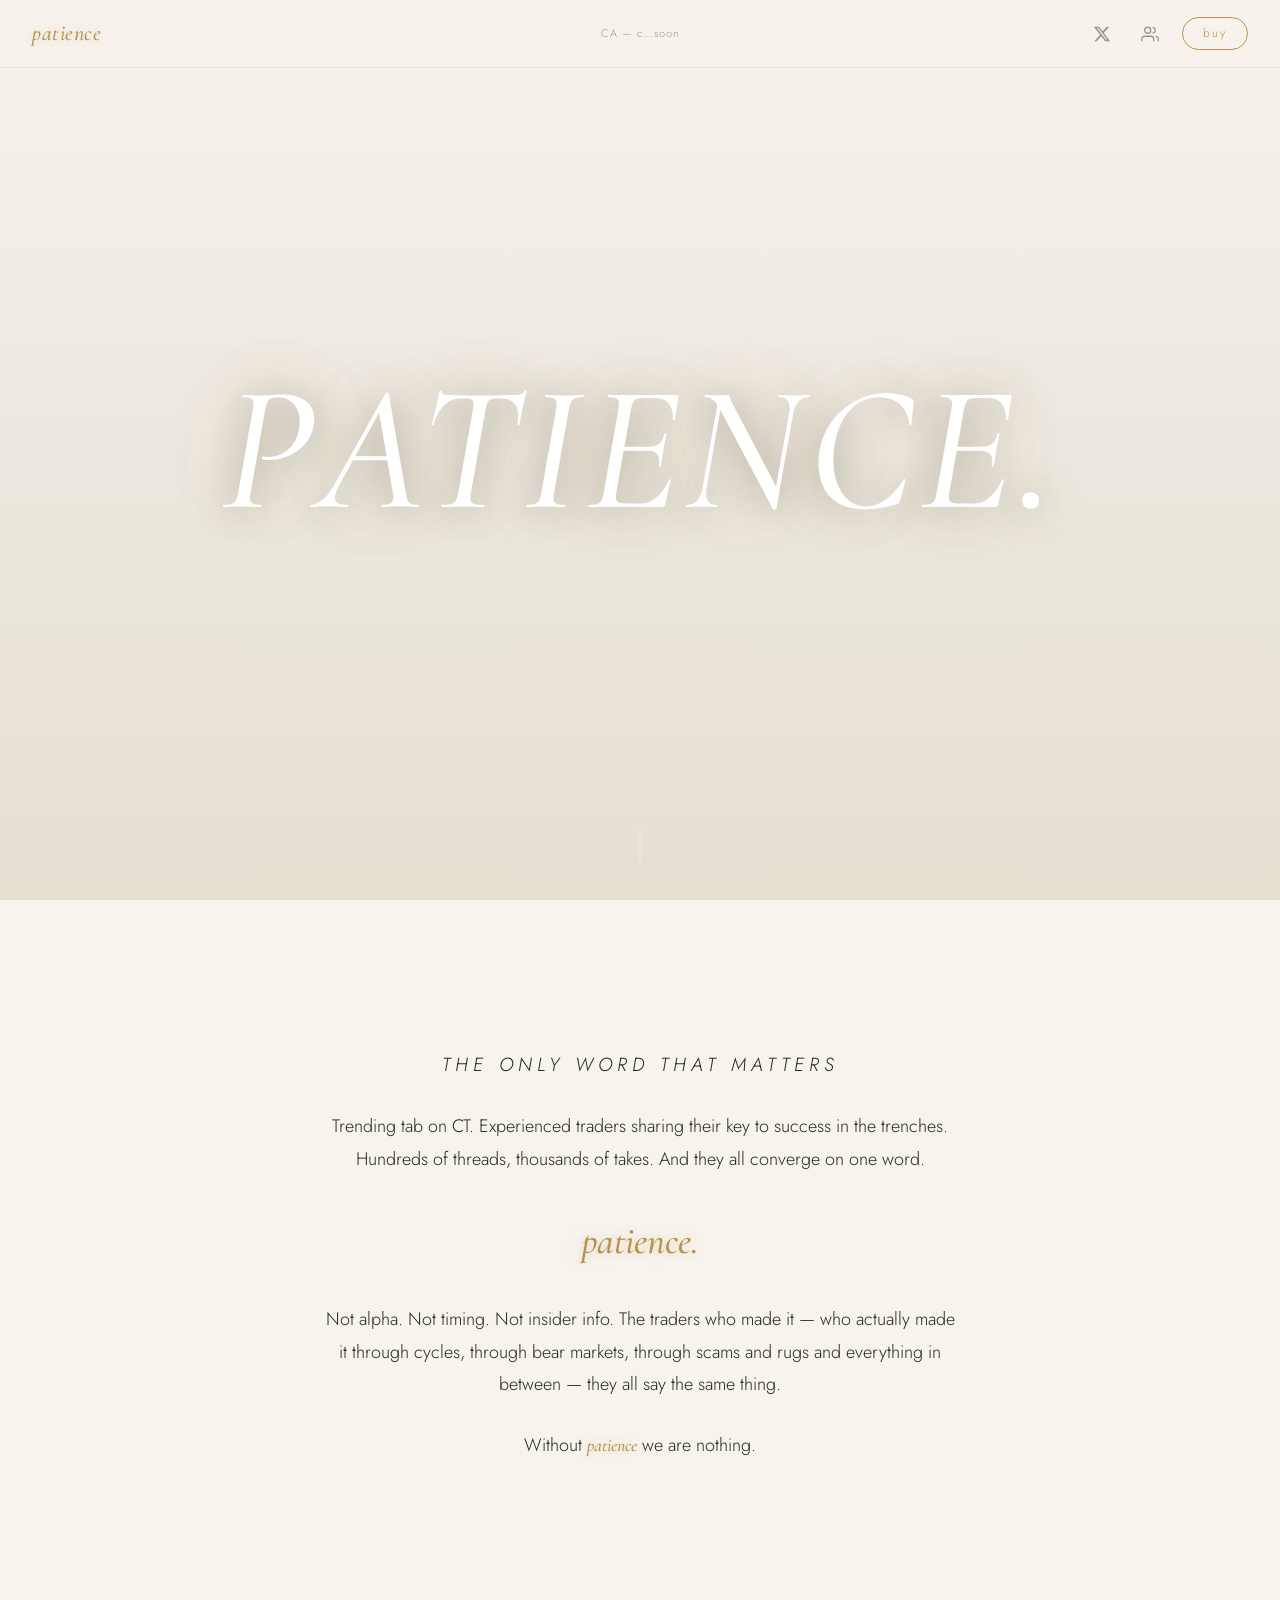
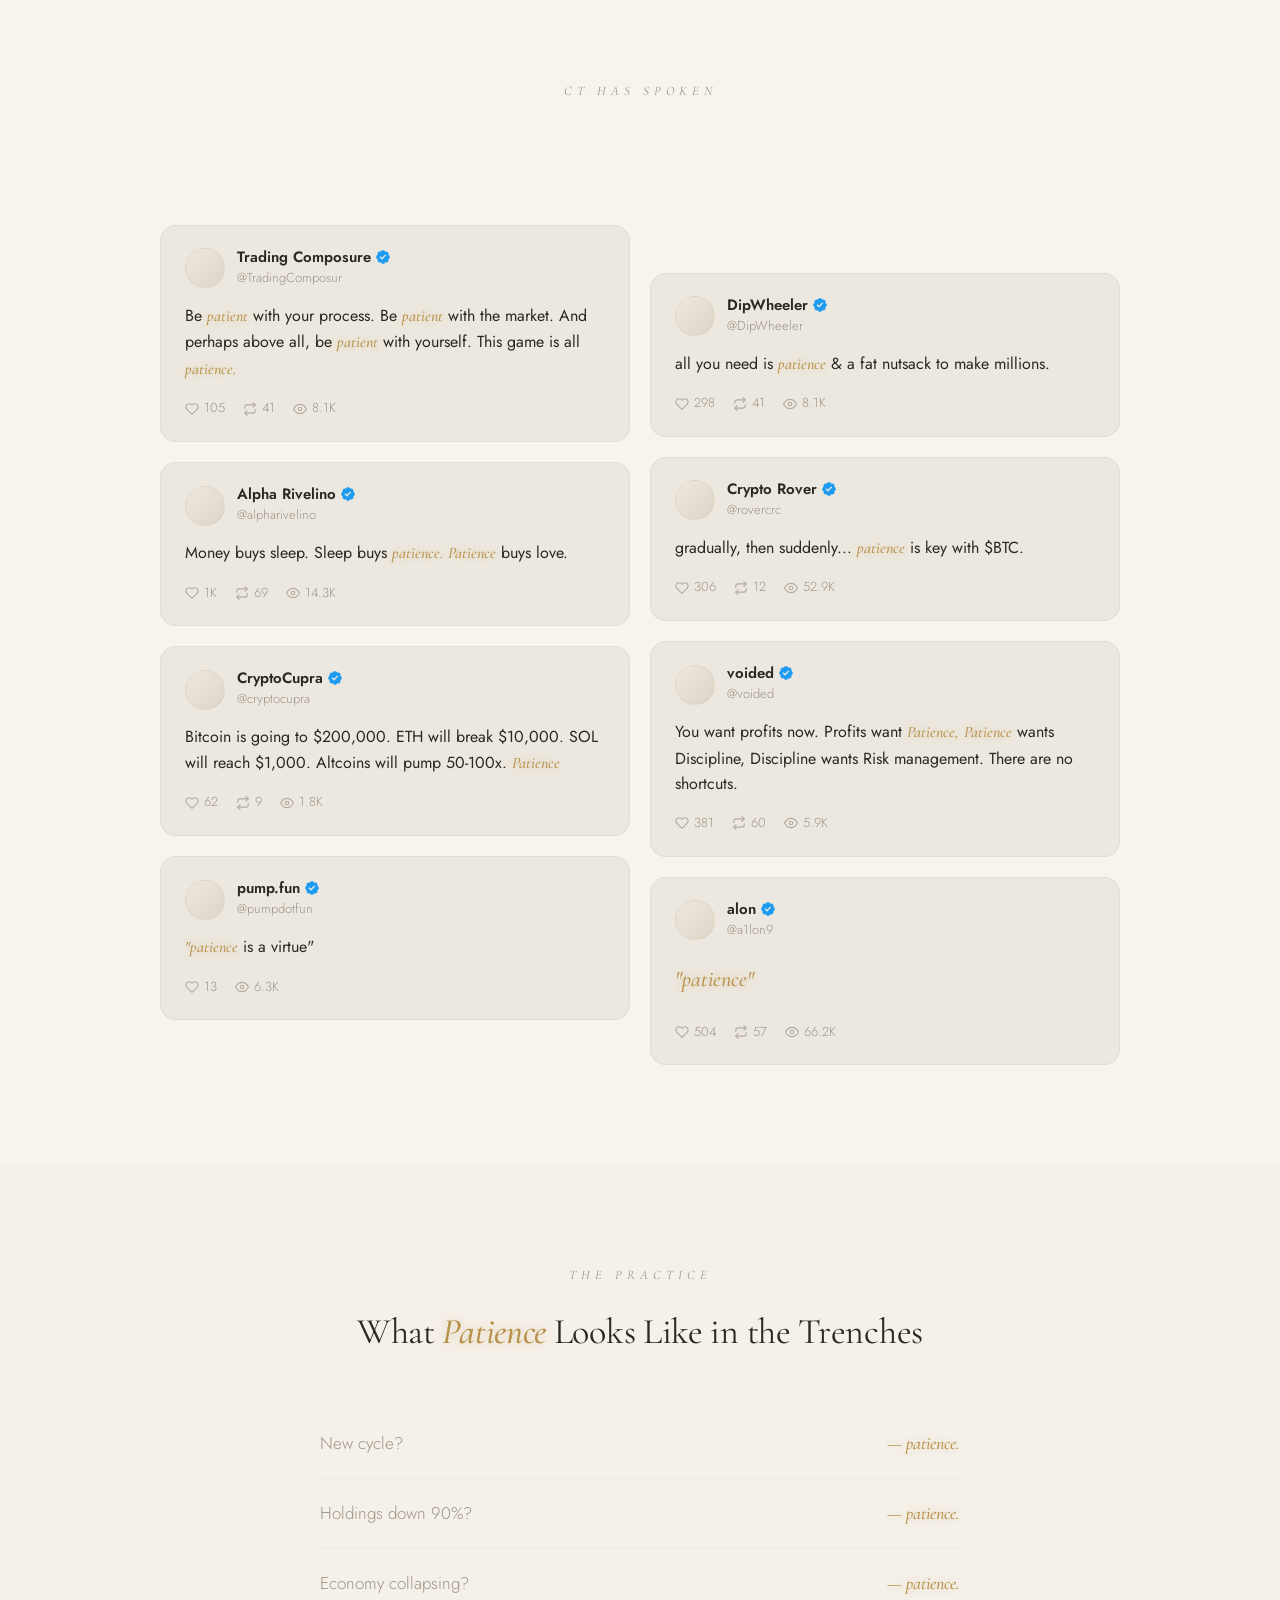
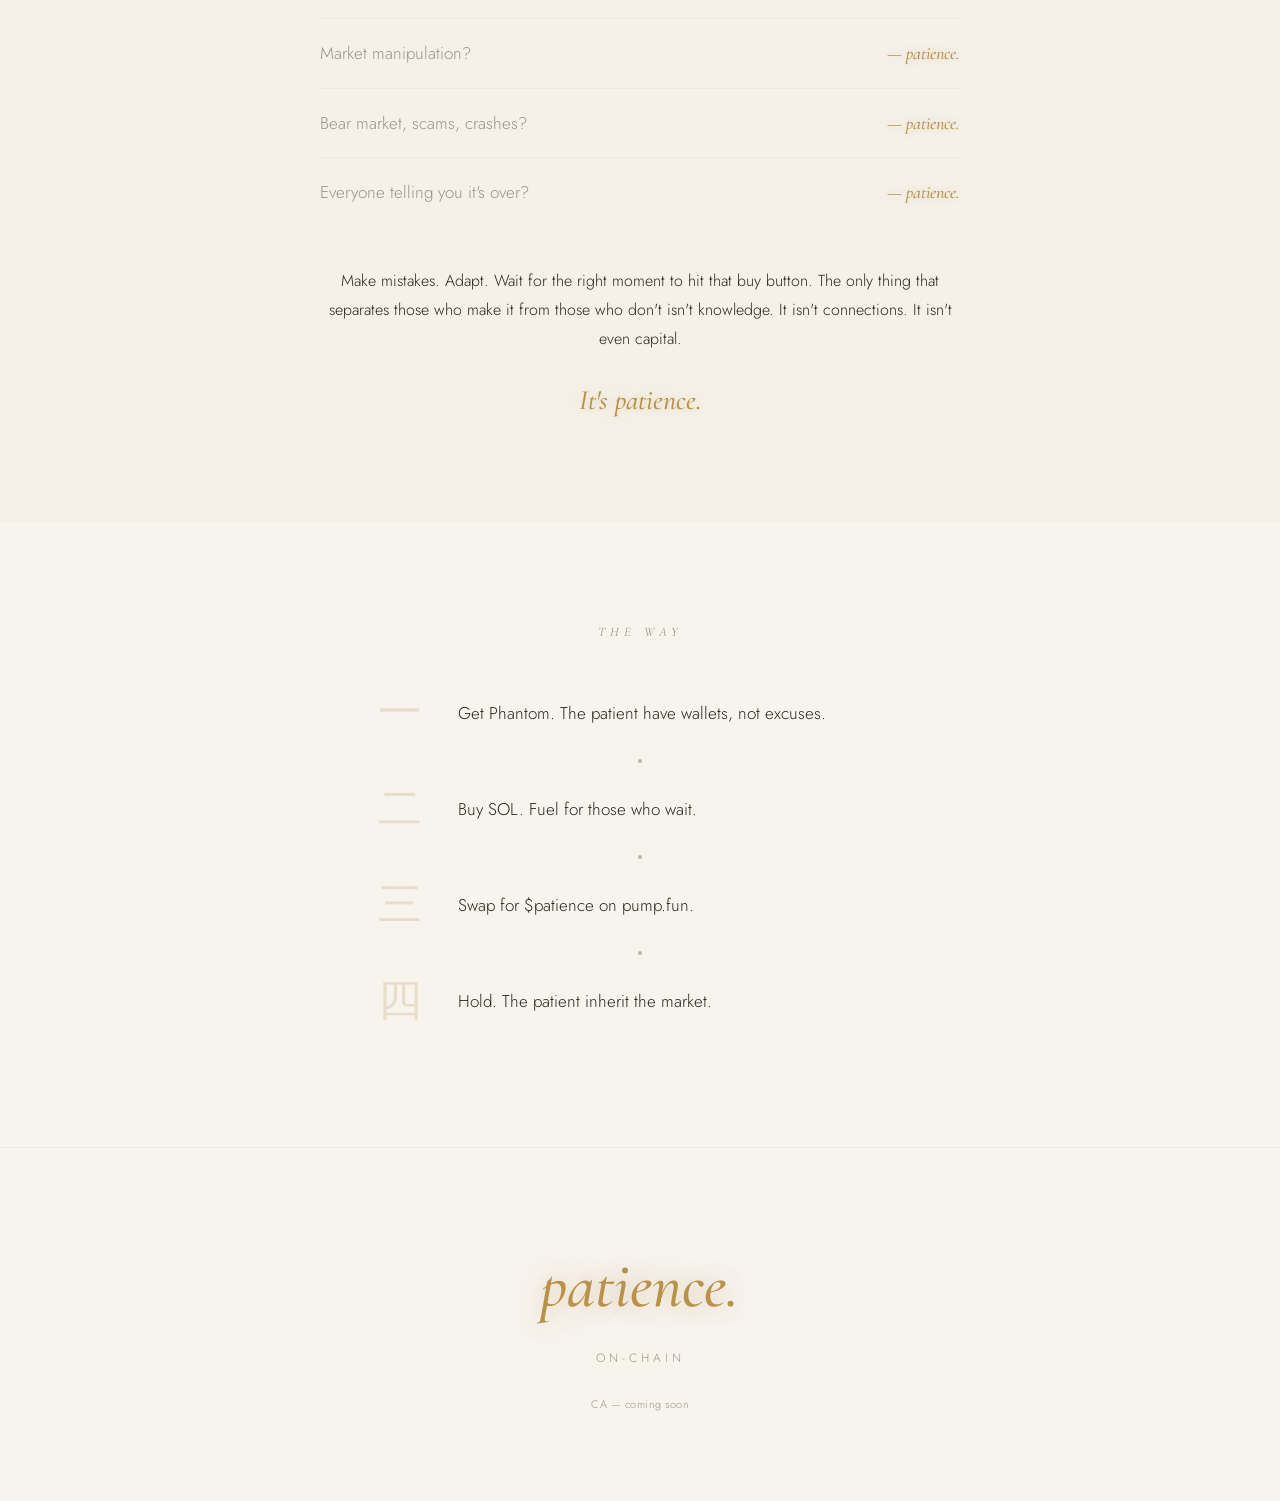
==== index.html @ fa1978d8 "patience: initial site" ====
<!DOCTYPE html>
<html lang="en">
<head>
    <meta charset="UTF-8">
    <meta name="viewport" content="width=device-width, initial-scale=1.0">
    <title>patience.</title>
    <meta name="description" content="The only word that matters. patience.">
    <meta property="og:title" content="patience.">
    <meta property="og:description" content="The only word that matters. patience.">
    <link rel="preconnect" href="https://fonts.googleapis.com">
    <link rel="preconnect" href="https://fonts.gstatic.com" crossorigin>
    <link href="https://fonts.googleapis.com/css2?family=Cormorant+Garamond:ital,wght@0,400;0,500;1,400;1,500&family=Jost:wght@300;400;500;600&display=swap" rel="stylesheet">
    <link rel="stylesheet" href="style.css">
</head>
<body>

    <!-- Paper texture overlay -->
    <svg class="paper-texture" xmlns="http://www.w3.org/2000/svg" aria-hidden="true">
        <filter id="paper">
            <feTurbulence type="fractalNoise" baseFrequency="0.85" numOctaves="2" stitchTiles="stitch"/>
            <feColorMatrix values="0 0 0 0 0.17 0 0 0 0 0.16 0 0 0 0 0.13 0 0 0 0.5 0"/>
        </filter>
        <rect width="100%" height="100%" filter="url(#paper)"/>
    </svg>

    <!-- ============================ NAV ============================ -->
    <nav class="nav">
        <div class="nav__inner">
            <a href="#" class="nav__brand">patience</a>

            <span class="nav__ca" id="ca-nav" data-copy-ca title="click to copy">CA — coming soon</span>

            <div class="nav__right">
                <a href="#" id="nav-x" class="nav__icon" aria-label="X / Twitter" target="_blank" rel="noopener">
                    <svg viewBox="0 0 24 24" fill="currentColor" aria-hidden="true">
                        <path d="M18.244 2.25h3.308l-7.227 8.26 8.502 11.24H16.17l-5.214-6.817L4.99 21.75H1.68l7.73-8.835L1.254 2.25H8.08l4.713 6.231zm-1.161 17.52h1.833L7.084 4.126H5.117z"/>
                    </svg>
                </a>
                <a href="#" id="nav-community" class="nav__icon" aria-label="community" target="_blank" rel="noopener">
                    <svg viewBox="0 0 24 24" fill="none" stroke="currentColor" stroke-width="1.7" stroke-linecap="round" stroke-linejoin="round" aria-hidden="true">
                        <path d="M17 21v-2a4 4 0 0 0-4-4H5a4 4 0 0 0-4 4v2"/>
                        <circle cx="9" cy="7" r="4"/>
                        <path d="M23 21v-2a4 4 0 0 0-3-3.87"/>
                        <path d="M16 3.13a4 4 0 0 1 0 7.75"/>
                    </svg>
                </a>
                <a href="#" id="nav-buy" class="nav__buy" target="_blank" rel="noopener">buy</a>
            </div>
        </div>
    </nav>

    <!-- ============================ HERO ============================ -->
    <section class="hero">
        <img class="hero__bg" src="static/hero.png" alt="" aria-hidden="true" onerror="this.style.display='none'">
        <div class="hero__title">
            <h1>PATIENCE.</h1>
        </div>
        <div class="hero__scroll" aria-hidden="true"></div>
    </section>

    <!-- ============================ THE WORD ============================ -->
    <section class="section">
        <div class="container word-block">
            <p class="kicker" data-reveal>The only word that matters</p>
            <p data-reveal>
                Trending tab on CT. Experienced traders sharing their key to success in the trenches. Hundreds of threads, thousands of takes. And they all converge on one word.
            </p>
            <p class="single-word" data-reveal>patience.</p>
            <p data-reveal>
                Not alpha. Not timing. Not insider info. The traders who made it — who actually made it through cycles, through bear markets, through scams and rugs and everything in between — they all say the same thing.
            </p>
            <p data-reveal>
                Without <span class="patience-glow">patience</span> we are nothing.
            </p>
        </div>
    </section>

    <!-- ============================ CT HAS SPOKEN ============================ -->
    <section class="ct-section">
        <p class="kicker" data-reveal>CT has spoken</p>
        <h2 class="section__heading" data-reveal>
            They All Said <span class="patience-glow">Patience.</span>
        </h2>

        <div class="tweet-grid">
            <!-- LEFT COLUMN -->
            <div class="tweet-col">
                <!-- 1. TradingComposur -->
                <a class="tweet-card" data-reveal-stagger style="--stagger-index:0"
                   href="https://x.com/TradingComposur" target="_blank" rel="noopener">
                    <div class="tweet-card__header">
                        <div class="tweet-card__avatar">
                            <img src="static/avatars/tradingcomposur.jpg" alt="" onerror="this.style.opacity='0'">
                        </div>
                        <div class="tweet-card__id">
                            <div class="tweet-card__name-row">
                                <span class="tweet-card__name">Trading Composure</span>
                                <svg class="tweet-card__verified" viewBox="0 0 22 22" aria-hidden="true">
                                    <path fill="#1d9bf0" d="M20.396 11c-.018-.646-.215-1.275-.57-1.816-.354-.54-.852-.972-1.438-1.246.223-.607.27-1.264.14-1.897-.131-.634-.437-1.218-.882-1.687-.47-.445-1.053-.75-1.687-.882-.633-.13-1.29-.083-1.897.14-.273-.587-.704-1.086-1.245-1.44S11.647 1.62 11 1.604c-.646.017-1.273.213-1.813.568s-.969.854-1.24 1.44c-.608-.223-1.267-.272-1.902-.14-.635.13-1.22.436-1.69.882-.445.47-.749 1.055-.878 1.688-.13.633-.08 1.29.144 1.896-.587.274-1.087.705-1.443 1.245-.356.54-.555 1.17-.574 1.817.02.647.218 1.276.574 1.817.356.54.856.972 1.443 1.245-.224.606-.274 1.263-.144 1.896.13.634.433 1.218.877 1.688.47.443 1.054.747 1.687.878.633.132 1.29.084 1.897-.136.274.586.705 1.084 1.246 1.439.54.354 1.17.551 1.816.569.647-.016 1.276-.213 1.817-.567s.972-.854 1.245-1.44c.604.239 1.266.296 1.903.164.636-.132 1.22-.447 1.68-.907.46-.46.776-1.044.908-1.681s.075-1.299-.165-1.903c.586-.274 1.084-.705 1.439-1.246.354-.54.551-1.17.569-1.816zM9.662 14.85l-3.429-3.428 1.293-1.302 2.072 2.072 4.4-4.794 1.347 1.246z"/>
                                </svg>
                            </div>
                            <div class="tweet-card__handle">@TradingComposur</div>
                        </div>
                    </div>
                    <div class="tweet-card__body">
                        Be <span class="patience-glow">patient</span> with your process. Be <span class="patience-glow">patient</span> with the market. And perhaps above all, be <span class="patience-glow">patient</span> with yourself. This game is all <span class="patience-glow">patience.</span>
                    </div>
                    <div class="tweet-card__stats">
                        <span class="tweet-card__stat">
                            <svg viewBox="0 0 24 24" fill="none" stroke="currentColor" stroke-width="2" stroke-linecap="round" stroke-linejoin="round"><path d="M20.84 4.61a5.5 5.5 0 0 0-7.78 0L12 5.67l-1.06-1.06a5.5 5.5 0 0 0-7.78 7.78l1.06 1.06L12 21.23l7.78-7.78 1.06-1.06a5.5 5.5 0 0 0 0-7.78z"/></svg>
                            105
                        </span>
                        <span class="tweet-card__stat">
                            <svg viewBox="0 0 24 24" fill="none" stroke="currentColor" stroke-width="2" stroke-linecap="round" stroke-linejoin="round"><polyline points="17 1 21 5 17 9"/><path d="M3 11V9a4 4 0 0 1 4-4h14"/><polyline points="7 23 3 19 7 15"/><path d="M21 13v2a4 4 0 0 1-4 4H3"/></svg>
                            41
                        </span>
                        <span class="tweet-card__stat">
                            <svg viewBox="0 0 24 24" fill="none" stroke="currentColor" stroke-width="2" stroke-linecap="round" stroke-linejoin="round"><path d="M1 12s4-8 11-8 11 8 11 8-4 8-11 8-11-8-11-8z"/><circle cx="12" cy="12" r="3"/></svg>
                            8.1K
                        </span>
                    </div>
                </a>

                <!-- 2. alpharivelino -->
                <a class="tweet-card" data-reveal-stagger style="--stagger-index:1"
                   href="https://x.com/alpharivelino" target="_blank" rel="noopener">
                    <div class="tweet-card__header">
                        <div class="tweet-card__avatar">
                            <img src="static/avatars/alpharivelino.jpg" alt="" onerror="this.style.opacity='0'">
                        </div>
                        <div class="tweet-card__id">
                            <div class="tweet-card__name-row">
                                <span class="tweet-card__name">Alpha Rivelino</span>
                                <svg class="tweet-card__verified" viewBox="0 0 22 22" aria-hidden="true"><path fill="#1d9bf0" d="M20.396 11c-.018-.646-.215-1.275-.57-1.816-.354-.54-.852-.972-1.438-1.246.223-.607.27-1.264.14-1.897-.131-.634-.437-1.218-.882-1.687-.47-.445-1.053-.75-1.687-.882-.633-.13-1.29-.083-1.897.14-.273-.587-.704-1.086-1.245-1.44S11.647 1.62 11 1.604c-.646.017-1.273.213-1.813.568s-.969.854-1.24 1.44c-.608-.223-1.267-.272-1.902-.14-.635.13-1.22.436-1.69.882-.445.47-.749 1.055-.878 1.688-.13.633-.08 1.29.144 1.896-.587.274-1.087.705-1.443 1.245-.356.54-.555 1.17-.574 1.817.02.647.218 1.276.574 1.817.356.54.856.972 1.443 1.245-.224.606-.274 1.263-.144 1.896.13.634.433 1.218.877 1.688.47.443 1.054.747 1.687.878.633.132 1.29.084 1.897-.136.274.586.705 1.084 1.246 1.439.54.354 1.17.551 1.816.569.647-.016 1.276-.213 1.817-.567s.972-.854 1.245-1.44c.604.239 1.266.296 1.903.164.636-.132 1.22-.447 1.68-.907.46-.46.776-1.044.908-1.681s.075-1.299-.165-1.903c.586-.274 1.084-.705 1.439-1.246.354-.54.551-1.17.569-1.816zM9.662 14.85l-3.429-3.428 1.293-1.302 2.072 2.072 4.4-4.794 1.347 1.246z"/></svg>
                            </div>
                            <div class="tweet-card__handle">@alpharivelino</div>
                        </div>
                    </div>
                    <div class="tweet-card__body">
                        Money buys sleep. Sleep buys <span class="patience-glow">patience.</span> <span class="patience-glow">Patience</span> buys love.
                    </div>
                    <div class="tweet-card__stats">
                        <span class="tweet-card__stat">
                            <svg viewBox="0 0 24 24" fill="none" stroke="currentColor" stroke-width="2" stroke-linecap="round" stroke-linejoin="round"><path d="M20.84 4.61a5.5 5.5 0 0 0-7.78 0L12 5.67l-1.06-1.06a5.5 5.5 0 0 0-7.78 7.78l1.06 1.06L12 21.23l7.78-7.78 1.06-1.06a5.5 5.5 0 0 0 0-7.78z"/></svg>
                            1K
                        </span>
                        <span class="tweet-card__stat">
                            <svg viewBox="0 0 24 24" fill="none" stroke="currentColor" stroke-width="2" stroke-linecap="round" stroke-linejoin="round"><polyline points="17 1 21 5 17 9"/><path d="M3 11V9a4 4 0 0 1 4-4h14"/><polyline points="7 23 3 19 7 15"/><path d="M21 13v2a4 4 0 0 1-4 4H3"/></svg>
                            69
                        </span>
                        <span class="tweet-card__stat">
                            <svg viewBox="0 0 24 24" fill="none" stroke="currentColor" stroke-width="2" stroke-linecap="round" stroke-linejoin="round"><path d="M1 12s4-8 11-8 11 8 11 8-4 8-11 8-11-8-11-8z"/><circle cx="12" cy="12" r="3"/></svg>
                            14.3K
                        </span>
                    </div>
                </a>

                <!-- 3. cryptocupra -->
                <a class="tweet-card" data-reveal-stagger style="--stagger-index:2"
                   href="https://x.com/cryptocupra" target="_blank" rel="noopener">
                    <div class="tweet-card__header">
                        <div class="tweet-card__avatar">
                            <img src="static/avatars/cryptocupra.jpg" alt="" onerror="this.style.opacity='0'">
                        </div>
                        <div class="tweet-card__id">
                            <div class="tweet-card__name-row">
                                <span class="tweet-card__name">CryptoCupra</span>
                                <svg class="tweet-card__verified" viewBox="0 0 22 22" aria-hidden="true"><path fill="#1d9bf0" d="M20.396 11c-.018-.646-.215-1.275-.57-1.816-.354-.54-.852-.972-1.438-1.246.223-.607.27-1.264.14-1.897-.131-.634-.437-1.218-.882-1.687-.47-.445-1.053-.75-1.687-.882-.633-.13-1.29-.083-1.897.14-.273-.587-.704-1.086-1.245-1.44S11.647 1.62 11 1.604c-.646.017-1.273.213-1.813.568s-.969.854-1.24 1.44c-.608-.223-1.267-.272-1.902-.14-.635.13-1.22.436-1.69.882-.445.47-.749 1.055-.878 1.688-.13.633-.08 1.29.144 1.896-.587.274-1.087.705-1.443 1.245-.356.54-.555 1.17-.574 1.817.02.647.218 1.276.574 1.817.356.54.856.972 1.443 1.245-.224.606-.274 1.263-.144 1.896.13.634.433 1.218.877 1.688.47.443 1.054.747 1.687.878.633.132 1.29.084 1.897-.136.274.586.705 1.084 1.246 1.439.54.354 1.17.551 1.816.569.647-.016 1.276-.213 1.817-.567s.972-.854 1.245-1.44c.604.239 1.266.296 1.903.164.636-.132 1.22-.447 1.68-.907.46-.46.776-1.044.908-1.681s.075-1.299-.165-1.903c.586-.274 1.084-.705 1.439-1.246.354-.54.551-1.17.569-1.816zM9.662 14.85l-3.429-3.428 1.293-1.302 2.072 2.072 4.4-4.794 1.347 1.246z"/></svg>
                            </div>
                            <div class="tweet-card__handle">@cryptocupra</div>
                        </div>
                    </div>
                    <div class="tweet-card__body">
                        Bitcoin is going to $200,000. ETH will break $10,000. SOL will reach $1,000. Altcoins will pump 50-100x. <span class="patience-glow">Patience</span>
                    </div>
                    <div class="tweet-card__stats">
                        <span class="tweet-card__stat">
                            <svg viewBox="0 0 24 24" fill="none" stroke="currentColor" stroke-width="2" stroke-linecap="round" stroke-linejoin="round"><path d="M20.84 4.61a5.5 5.5 0 0 0-7.78 0L12 5.67l-1.06-1.06a5.5 5.5 0 0 0-7.78 7.78l1.06 1.06L12 21.23l7.78-7.78 1.06-1.06a5.5 5.5 0 0 0 0-7.78z"/></svg>
                            62
                        </span>
                        <span class="tweet-card__stat">
                            <svg viewBox="0 0 24 24" fill="none" stroke="currentColor" stroke-width="2" stroke-linecap="round" stroke-linejoin="round"><polyline points="17 1 21 5 17 9"/><path d="M3 11V9a4 4 0 0 1 4-4h14"/><polyline points="7 23 3 19 7 15"/><path d="M21 13v2a4 4 0 0 1-4 4H3"/></svg>
                            9
                        </span>
                        <span class="tweet-card__stat">
                            <svg viewBox="0 0 24 24" fill="none" stroke="currentColor" stroke-width="2" stroke-linecap="round" stroke-linejoin="round"><path d="M1 12s4-8 11-8 11 8 11 8-4 8-11 8-11-8-11-8z"/><circle cx="12" cy="12" r="3"/></svg>
                            1.8K
                        </span>
                    </div>
                </a>

                <!-- 4. Pumpfun -->
                <a class="tweet-card" data-reveal-stagger style="--stagger-index:3"
                   href="https://x.com/pumpdotfun" target="_blank" rel="noopener">
                    <div class="tweet-card__header">
                        <div class="tweet-card__avatar">
                            <img src="static/avatars/pumpfun.jpg" alt="" onerror="this.style.opacity='0'">
                        </div>
                        <div class="tweet-card__id">
                            <div class="tweet-card__name-row">
                                <span class="tweet-card__name">pump.fun</span>
                                <svg class="tweet-card__verified" viewBox="0 0 22 22" aria-hidden="true"><path fill="#1d9bf0" d="M20.396 11c-.018-.646-.215-1.275-.57-1.816-.354-.54-.852-.972-1.438-1.246.223-.607.27-1.264.14-1.897-.131-.634-.437-1.218-.882-1.687-.47-.445-1.053-.75-1.687-.882-.633-.13-1.29-.083-1.897.14-.273-.587-.704-1.086-1.245-1.44S11.647 1.62 11 1.604c-.646.017-1.273.213-1.813.568s-.969.854-1.24 1.44c-.608-.223-1.267-.272-1.902-.14-.635.13-1.22.436-1.69.882-.445.47-.749 1.055-.878 1.688-.13.633-.08 1.29.144 1.896-.587.274-1.087.705-1.443 1.245-.356.54-.555 1.17-.574 1.817.02.647.218 1.276.574 1.817.356.54.856.972 1.443 1.245-.224.606-.274 1.263-.144 1.896.13.634.433 1.218.877 1.688.47.443 1.054.747 1.687.878.633.132 1.29.084 1.897-.136.274.586.705 1.084 1.246 1.439.54.354 1.17.551 1.816.569.647-.016 1.276-.213 1.817-.567s.972-.854 1.245-1.44c.604.239 1.266.296 1.903.164.636-.132 1.22-.447 1.68-.907.46-.46.776-1.044.908-1.681s.075-1.299-.165-1.903c.586-.274 1.084-.705 1.439-1.246.354-.54.551-1.17.569-1.816zM9.662 14.85l-3.429-3.428 1.293-1.302 2.072 2.072 4.4-4.794 1.347 1.246z"/></svg>
                            </div>
                            <div class="tweet-card__handle">@pumpdotfun</div>
                        </div>
                    </div>
                    <div class="tweet-card__body">
                        <span class="patience-glow">"patience</span> is a virtue"
                    </div>
                    <div class="tweet-card__stats">
                        <span class="tweet-card__stat">
                            <svg viewBox="0 0 24 24" fill="none" stroke="currentColor" stroke-width="2" stroke-linecap="round" stroke-linejoin="round"><path d="M20.84 4.61a5.5 5.5 0 0 0-7.78 0L12 5.67l-1.06-1.06a5.5 5.5 0 0 0-7.78 7.78l1.06 1.06L12 21.23l7.78-7.78 1.06-1.06a5.5 5.5 0 0 0 0-7.78z"/></svg>
                            13
                        </span>
                        <span class="tweet-card__stat">
                            <svg viewBox="0 0 24 24" fill="none" stroke="currentColor" stroke-width="2" stroke-linecap="round" stroke-linejoin="round"><path d="M1 12s4-8 11-8 11 8 11 8-4 8-11 8-11-8-11-8z"/><circle cx="12" cy="12" r="3"/></svg>
                            6.3K
                        </span>
                    </div>
                </a>
            </div>

            <!-- RIGHT COLUMN (offset) -->
            <div class="tweet-col">
                <!-- 5. DipWheeler -->
                <a class="tweet-card" data-reveal-stagger style="--stagger-index:0"
                   href="https://x.com/DipWheeler" target="_blank" rel="noopener">
                    <div class="tweet-card__header">
                        <div class="tweet-card__avatar">
                            <img src="static/avatars/dipwheeler.jpg" alt="" onerror="this.style.opacity='0'">
                        </div>
                        <div class="tweet-card__id">
                            <div class="tweet-card__name-row">
                                <span class="tweet-card__name">DipWheeler</span>
                                <svg class="tweet-card__verified" viewBox="0 0 22 22" aria-hidden="true"><path fill="#1d9bf0" d="M20.396 11c-.018-.646-.215-1.275-.57-1.816-.354-.54-.852-.972-1.438-1.246.223-.607.27-1.264.14-1.897-.131-.634-.437-1.218-.882-1.687-.47-.445-1.053-.75-1.687-.882-.633-.13-1.29-.083-1.897.14-.273-.587-.704-1.086-1.245-1.44S11.647 1.62 11 1.604c-.646.017-1.273.213-1.813.568s-.969.854-1.24 1.44c-.608-.223-1.267-.272-1.902-.14-.635.13-1.22.436-1.69.882-.445.47-.749 1.055-.878 1.688-.13.633-.08 1.29.144 1.896-.587.274-1.087.705-1.443 1.245-.356.54-.555 1.17-.574 1.817.02.647.218 1.276.574 1.817.356.54.856.972 1.443 1.245-.224.606-.274 1.263-.144 1.896.13.634.433 1.218.877 1.688.47.443 1.054.747 1.687.878.633.132 1.29.084 1.897-.136.274.586.705 1.084 1.246 1.439.54.354 1.17.551 1.816.569.647-.016 1.276-.213 1.817-.567s.972-.854 1.245-1.44c.604.239 1.266.296 1.903.164.636-.132 1.22-.447 1.68-.907.46-.46.776-1.044.908-1.681s.075-1.299-.165-1.903c.586-.274 1.084-.705 1.439-1.246.354-.54.551-1.17.569-1.816zM9.662 14.85l-3.429-3.428 1.293-1.302 2.072 2.072 4.4-4.794 1.347 1.246z"/></svg>
                            </div>
                            <div class="tweet-card__handle">@DipWheeler</div>
                        </div>
                    </div>
                    <div class="tweet-card__body">
                        all you need is <span class="patience-glow">patience</span> &amp; a fat nutsack to make millions.
                    </div>
                    <div class="tweet-card__stats">
                        <span class="tweet-card__stat">
                            <svg viewBox="0 0 24 24" fill="none" stroke="currentColor" stroke-width="2" stroke-linecap="round" stroke-linejoin="round"><path d="M20.84 4.61a5.5 5.5 0 0 0-7.78 0L12 5.67l-1.06-1.06a5.5 5.5 0 0 0-7.78 7.78l1.06 1.06L12 21.23l7.78-7.78 1.06-1.06a5.5 5.5 0 0 0 0-7.78z"/></svg>
                            298
                        </span>
                        <span class="tweet-card__stat">
                            <svg viewBox="0 0 24 24" fill="none" stroke="currentColor" stroke-width="2" stroke-linecap="round" stroke-linejoin="round"><polyline points="17 1 21 5 17 9"/><path d="M3 11V9a4 4 0 0 1 4-4h14"/><polyline points="7 23 3 19 7 15"/><path d="M21 13v2a4 4 0 0 1-4 4H3"/></svg>
                            41
                        </span>
                        <span class="tweet-card__stat">
                            <svg viewBox="0 0 24 24" fill="none" stroke="currentColor" stroke-width="2" stroke-linecap="round" stroke-linejoin="round"><path d="M1 12s4-8 11-8 11 8 11 8-4 8-11 8-11-8-11-8z"/><circle cx="12" cy="12" r="3"/></svg>
                            8.1K
                        </span>
                    </div>
                </a>

                <!-- 6. cryptorover -->
                <a class="tweet-card" data-reveal-stagger style="--stagger-index:1"
                   href="https://x.com/rovercrc" target="_blank" rel="noopener">
                    <div class="tweet-card__header">
                        <div class="tweet-card__avatar">
                            <img src="static/avatars/cryptorover.jpg" alt="" onerror="this.style.opacity='0'">
                        </div>
                        <div class="tweet-card__id">
                            <div class="tweet-card__name-row">
                                <span class="tweet-card__name">Crypto Rover</span>
                                <svg class="tweet-card__verified" viewBox="0 0 22 22" aria-hidden="true"><path fill="#1d9bf0" d="M20.396 11c-.018-.646-.215-1.275-.57-1.816-.354-.54-.852-.972-1.438-1.246.223-.607.27-1.264.14-1.897-.131-.634-.437-1.218-.882-1.687-.47-.445-1.053-.75-1.687-.882-.633-.13-1.29-.083-1.897.14-.273-.587-.704-1.086-1.245-1.44S11.647 1.62 11 1.604c-.646.017-1.273.213-1.813.568s-.969.854-1.24 1.44c-.608-.223-1.267-.272-1.902-.14-.635.13-1.22.436-1.69.882-.445.47-.749 1.055-.878 1.688-.13.633-.08 1.29.144 1.896-.587.274-1.087.705-1.443 1.245-.356.54-.555 1.17-.574 1.817.02.647.218 1.276.574 1.817.356.54.856.972 1.443 1.245-.224.606-.274 1.263-.144 1.896.13.634.433 1.218.877 1.688.47.443 1.054.747 1.687.878.633.132 1.29.084 1.897-.136.274.586.705 1.084 1.246 1.439.54.354 1.17.551 1.816.569.647-.016 1.276-.213 1.817-.567s.972-.854 1.245-1.44c.604.239 1.266.296 1.903.164.636-.132 1.22-.447 1.68-.907.46-.46.776-1.044.908-1.681s.075-1.299-.165-1.903c.586-.274 1.084-.705 1.439-1.246.354-.54.551-1.17.569-1.816zM9.662 14.85l-3.429-3.428 1.293-1.302 2.072 2.072 4.4-4.794 1.347 1.246z"/></svg>
                            </div>
                            <div class="tweet-card__handle">@rovercrc</div>
                        </div>
                    </div>
                    <div class="tweet-card__body">
                        gradually, then suddenly... <span class="patience-glow">patience</span> is key with $BTC.
                    </div>
                    <div class="tweet-card__stats">
                        <span class="tweet-card__stat">
                            <svg viewBox="0 0 24 24" fill="none" stroke="currentColor" stroke-width="2" stroke-linecap="round" stroke-linejoin="round"><path d="M20.84 4.61a5.5 5.5 0 0 0-7.78 0L12 5.67l-1.06-1.06a5.5 5.5 0 0 0-7.78 7.78l1.06 1.06L12 21.23l7.78-7.78 1.06-1.06a5.5 5.5 0 0 0 0-7.78z"/></svg>
                            306
                        </span>
                        <span class="tweet-card__stat">
                            <svg viewBox="0 0 24 24" fill="none" stroke="currentColor" stroke-width="2" stroke-linecap="round" stroke-linejoin="round"><polyline points="17 1 21 5 17 9"/><path d="M3 11V9a4 4 0 0 1 4-4h14"/><polyline points="7 23 3 19 7 15"/><path d="M21 13v2a4 4 0 0 1-4 4H3"/></svg>
                            12
                        </span>
                        <span class="tweet-card__stat">
                            <svg viewBox="0 0 24 24" fill="none" stroke="currentColor" stroke-width="2" stroke-linecap="round" stroke-linejoin="round"><path d="M1 12s4-8 11-8 11 8 11 8-4 8-11 8-11-8-11-8z"/><circle cx="12" cy="12" r="3"/></svg>
                            52.9K
                        </span>
                    </div>
                </a>

                <!-- 7. voided -->
                <a class="tweet-card" data-reveal-stagger style="--stagger-index:2"
                   href="https://x.com/voided" target="_blank" rel="noopener">
                    <div class="tweet-card__header">
                        <div class="tweet-card__avatar">
                            <img src="static/avatars/voided.jpg" alt="" onerror="this.style.opacity='0'">
                        </div>
                        <div class="tweet-card__id">
                            <div class="tweet-card__name-row">
                                <span class="tweet-card__name">voided</span>
                                <svg class="tweet-card__verified" viewBox="0 0 22 22" aria-hidden="true"><path fill="#1d9bf0" d="M20.396 11c-.018-.646-.215-1.275-.57-1.816-.354-.54-.852-.972-1.438-1.246.223-.607.27-1.264.14-1.897-.131-.634-.437-1.218-.882-1.687-.47-.445-1.053-.75-1.687-.882-.633-.13-1.29-.083-1.897.14-.273-.587-.704-1.086-1.245-1.44S11.647 1.62 11 1.604c-.646.017-1.273.213-1.813.568s-.969.854-1.24 1.44c-.608-.223-1.267-.272-1.902-.14-.635.13-1.22.436-1.69.882-.445.47-.749 1.055-.878 1.688-.13.633-.08 1.29.144 1.896-.587.274-1.087.705-1.443 1.245-.356.54-.555 1.17-.574 1.817.02.647.218 1.276.574 1.817.356.54.856.972 1.443 1.245-.224.606-.274 1.263-.144 1.896.13.634.433 1.218.877 1.688.47.443 1.054.747 1.687.878.633.132 1.29.084 1.897-.136.274.586.705 1.084 1.246 1.439.54.354 1.17.551 1.816.569.647-.016 1.276-.213 1.817-.567s.972-.854 1.245-1.44c.604.239 1.266.296 1.903.164.636-.132 1.22-.447 1.68-.907.46-.46.776-1.044.908-1.681s.075-1.299-.165-1.903c.586-.274 1.084-.705 1.439-1.246.354-.54.551-1.17.569-1.816zM9.662 14.85l-3.429-3.428 1.293-1.302 2.072 2.072 4.4-4.794 1.347 1.246z"/></svg>
                            </div>
                            <div class="tweet-card__handle">@voided</div>
                        </div>
                    </div>
                    <div class="tweet-card__body">
                        You want profits now. Profits want <span class="patience-glow">Patience,</span> <span class="patience-glow">Patience</span> wants Discipline, Discipline wants Risk management. There are no shortcuts.
                    </div>
                    <div class="tweet-card__stats">
                        <span class="tweet-card__stat">
                            <svg viewBox="0 0 24 24" fill="none" stroke="currentColor" stroke-width="2" stroke-linecap="round" stroke-linejoin="round"><path d="M20.84 4.61a5.5 5.5 0 0 0-7.78 0L12 5.67l-1.06-1.06a5.5 5.5 0 0 0-7.78 7.78l1.06 1.06L12 21.23l7.78-7.78 1.06-1.06a5.5 5.5 0 0 0 0-7.78z"/></svg>
                            381
                        </span>
                        <span class="tweet-card__stat">
                            <svg viewBox="0 0 24 24" fill="none" stroke="currentColor" stroke-width="2" stroke-linecap="round" stroke-linejoin="round"><polyline points="17 1 21 5 17 9"/><path d="M3 11V9a4 4 0 0 1 4-4h14"/><polyline points="7 23 3 19 7 15"/><path d="M21 13v2a4 4 0 0 1-4 4H3"/></svg>
                            60
                        </span>
                        <span class="tweet-card__stat">
                            <svg viewBox="0 0 24 24" fill="none" stroke="currentColor" stroke-width="2" stroke-linecap="round" stroke-linejoin="round"><path d="M1 12s4-8 11-8 11 8 11 8-4 8-11 8-11-8-11-8z"/><circle cx="12" cy="12" r="3"/></svg>
                            5.9K
                        </span>
                    </div>
                </a>

                <!-- 8. a1lon9 -->
                <a class="tweet-card" data-reveal-stagger style="--stagger-index:3"
                   href="https://x.com/a1lon9" target="_blank" rel="noopener">
                    <div class="tweet-card__header">
                        <div class="tweet-card__avatar">
                            <img src="static/avatars/alon.jpg" alt="" onerror="this.style.opacity='0'">
                        </div>
                        <div class="tweet-card__id">
                            <div class="tweet-card__name-row">
                                <span class="tweet-card__name">alon</span>
                                <svg class="tweet-card__verified" viewBox="0 0 22 22" aria-hidden="true"><path fill="#1d9bf0" d="M20.396 11c-.018-.646-.215-1.275-.57-1.816-.354-.54-.852-.972-1.438-1.246.223-.607.27-1.264.14-1.897-.131-.634-.437-1.218-.882-1.687-.47-.445-1.053-.75-1.687-.882-.633-.13-1.29-.083-1.897.14-.273-.587-.704-1.086-1.245-1.44S11.647 1.62 11 1.604c-.646.017-1.273.213-1.813.568s-.969.854-1.24 1.44c-.608-.223-1.267-.272-1.902-.14-.635.13-1.22.436-1.69.882-.445.47-.749 1.055-.878 1.688-.13.633-.08 1.29.144 1.896-.587.274-1.087.705-1.443 1.245-.356.54-.555 1.17-.574 1.817.02.647.218 1.276.574 1.817.356.54.856.972 1.443 1.245-.224.606-.274 1.263-.144 1.896.13.634.433 1.218.877 1.688.47.443 1.054.747 1.687.878.633.132 1.29.084 1.897-.136.274.586.705 1.084 1.246 1.439.54.354 1.17.551 1.816.569.647-.016 1.276-.213 1.817-.567s.972-.854 1.245-1.44c.604.239 1.266.296 1.903.164.636-.132 1.22-.447 1.68-.907.46-.46.776-1.044.908-1.681s.075-1.299-.165-1.903c.586-.274 1.084-.705 1.439-1.246.354-.54.551-1.17.569-1.816zM9.662 14.85l-3.429-3.428 1.293-1.302 2.072 2.072 4.4-4.794 1.347 1.246z"/></svg>
                            </div>
                            <div class="tweet-card__handle">@a1lon9</div>
                        </div>
                    </div>
                    <div class="tweet-card__body" style="font-size: 22px; font-family: 'Cormorant Garamond', serif; font-style: italic; padding: 8px 0;">
                        <span class="patience-glow">"patience"</span>
                    </div>
                    <div class="tweet-card__stats">
                        <span class="tweet-card__stat">
                            <svg viewBox="0 0 24 24" fill="none" stroke="currentColor" stroke-width="2" stroke-linecap="round" stroke-linejoin="round"><path d="M20.84 4.61a5.5 5.5 0 0 0-7.78 0L12 5.67l-1.06-1.06a5.5 5.5 0 0 0-7.78 7.78l1.06 1.06L12 21.23l7.78-7.78 1.06-1.06a5.5 5.5 0 0 0 0-7.78z"/></svg>
                            504
                        </span>
                        <span class="tweet-card__stat">
                            <svg viewBox="0 0 24 24" fill="none" stroke="currentColor" stroke-width="2" stroke-linecap="round" stroke-linejoin="round"><polyline points="17 1 21 5 17 9"/><path d="M3 11V9a4 4 0 0 1 4-4h14"/><polyline points="7 23 3 19 7 15"/><path d="M21 13v2a4 4 0 0 1-4 4H3"/></svg>
                            57
                        </span>
                        <span class="tweet-card__stat">
                            <svg viewBox="0 0 24 24" fill="none" stroke="currentColor" stroke-width="2" stroke-linecap="round" stroke-linejoin="round"><path d="M1 12s4-8 11-8 11 8 11 8-4 8-11 8-11-8-11-8z"/><circle cx="12" cy="12" r="3"/></svg>
                            66.2K
                        </span>
                    </div>
                </a>
            </div>
        </div>
    </section>

    <!-- ============================ THE PRACTICE ============================ -->
    <section class="practice-section">
        <p class="kicker" data-reveal>The practice</p>
        <h2 class="section__heading" data-reveal>
            What <span class="patience-glow">Patience</span> Looks Like in the Trenches
        </h2>

        <div class="practice-list">
            <div class="practice-row" data-reveal-stagger style="--stagger-index:0">
                <span class="practice-row__q">New cycle?</span>
                <span class="practice-row__a">— patience.</span>
            </div>
            <div class="practice-row" data-reveal-stagger style="--stagger-index:1">
                <span class="practice-row__q">Holdings down 90%?</span>
                <span class="practice-row__a">— patience.</span>
            </div>
            <div class="practice-row" data-reveal-stagger style="--stagger-index:2">
                <span class="practice-row__q">Economy collapsing?</span>
                <span class="practice-row__a">— patience.</span>
            </div>
            <div class="practice-row" data-reveal-stagger style="--stagger-index:3">
                <span class="practice-row__q">Market manipulation?</span>
                <span class="practice-row__a">— patience.</span>
            </div>
            <div class="practice-row" data-reveal-stagger style="--stagger-index:4">
                <span class="practice-row__q">Bear market, scams, crashes?</span>
                <span class="practice-row__a">— patience.</span>
            </div>
            <div class="practice-row" data-reveal-stagger style="--stagger-index:5">
                <span class="practice-row__q">Everyone telling you it's over?</span>
                <span class="practice-row__a">— patience.</span>
            </div>
        </div>

        <div class="practice-coda">
            <p data-reveal>
                Make mistakes. Adapt. Wait for the right moment to hit that buy button. The only thing that separates those who make it from those who don't isn't knowledge. It isn't connections. It isn't even capital.
            </p>
            <span class="final" data-reveal>It's patience.</span>
        </div>
    </section>

    <!-- ============================ THE WAY ============================ -->
    <section class="way-section">
        <p class="kicker" data-reveal>The way</p>
        <div class="way-steps">
            <div class="way-step" data-reveal-stagger style="--stagger-index:0">
                <span class="way-step__num">一</span>
                <span class="way-step__text">Get Phantom. The patient have wallets, not excuses.</span>
            </div>
            <span class="way-divider" aria-hidden="true"></span>
            <div class="way-step" data-reveal-stagger style="--stagger-index:1">
                <span class="way-step__num">二</span>
                <span class="way-step__text">Buy SOL. Fuel for those who wait.</span>
            </div>
            <span class="way-divider" aria-hidden="true"></span>
            <div class="way-step" data-reveal-stagger style="--stagger-index:2">
                <span class="way-step__num">三</span>
                <span class="way-step__text">Swap for $patience on pump.fun.</span>
            </div>
            <span class="way-divider" aria-hidden="true"></span>
            <div class="way-step" data-reveal-stagger style="--stagger-index:3">
                <span class="way-step__num">四</span>
                <span class="way-step__text">Hold. The patient inherit the market.</span>
            </div>
        </div>
    </section>

    <!-- ============================ FOOTER ============================ -->
    <footer class="footer">
        <div class="footer__word">patience.</div>
        <div class="footer__chain">on-chain</div>
        <div class="footer__ca" id="ca-footer" data-copy-ca title="click to copy">CA — coming soon</div>
    </footer>

    <script src="script.js"></script>
</body>
</html>
---- style.css ----
/* =========================================================
   patience — Japanese garden for the crypto trader
   ========================================================= */

:root {
    --tatami: #F7F3ED;
    --silk: #EDE8DF;
    --gold: #B8924A;
    --gold-soft: rgba(184, 146, 74, 0.08);
    --gold-glow: rgba(184, 146, 74, 0.25);
    --sage: #7A9B6D;
    --ink: #2C2820;
    --ink-soft: rgba(44, 40, 32, 0.06);
    --ink-line: rgba(44, 40, 32, 0.04);
    --stone: #9C9488;
    --white-soft: rgba(255, 255, 255, 0.4);
}

*, *::before, *::after {
    margin: 0;
    padding: 0;
    box-sizing: border-box;
}

html {
    scroll-behavior: smooth;
    -webkit-font-smoothing: antialiased;
    -moz-osx-font-smoothing: grayscale;
}

body {
    font-family: 'Jost', sans-serif;
    font-weight: 300;
    background: var(--tatami);
    color: var(--ink);
    line-height: 1.6;
    overflow-x: hidden;
}

a { color: inherit; text-decoration: none; }
button { font-family: inherit; cursor: pointer; }
img { display: block; max-width: 100%; }

/* Paper texture overlay */
.paper-texture {
    position: fixed;
    inset: 0;
    width: 100%;
    height: 100%;
    pointer-events: none;
    opacity: 0.008;
    z-index: 1;
    mix-blend-mode: multiply;
}

/* Reusable gold-glow for the word patience */
.patience-glow {
    color: var(--gold);
    font-family: 'Cormorant Garamond', serif;
    font-style: italic;
    font-weight: 500;
    text-shadow:
        0 0 10px rgba(184, 146, 74, 0.3),
        0 0 30px rgba(184, 146, 74, 0.15),
        0 0 60px rgba(184, 146, 74, 0.08);
}

/* =========================================================
   NAV
   ========================================================= */

.nav {
    position: fixed;
    top: 0;
    left: 0;
    right: 0;
    z-index: 100;
    background: rgba(247, 243, 237, 0.85);
    backdrop-filter: blur(12px);
    -webkit-backdrop-filter: blur(12px);
    border-bottom: 1px solid var(--ink-soft);
    padding: 16px 32px;
}

.nav__inner {
    max-width: 1280px;
    margin: 0 auto;
    display: grid;
    grid-template-columns: 1fr auto 1fr;
    align-items: center;
    gap: 24px;
}

.nav__brand {
    font-family: 'Cormorant Garamond', serif;
    font-style: italic;
    font-weight: 500;
    font-size: 22px;
    color: var(--gold);
    text-shadow:
        0 0 10px rgba(184, 146, 74, 0.25),
        0 0 30px rgba(184, 146, 74, 0.1);
    letter-spacing: 0.5px;
}

.nav__ca {
    font-family: 'Jost', sans-serif;
    font-weight: 300;
    font-size: 11px;
    color: var(--stone);
    letter-spacing: 1px;
    cursor: pointer;
    padding: 6px 14px;
    border: 1px solid transparent;
    border-radius: 999px;
    transition: color 0.3s, border-color 0.3s, background 0.3s;
    user-select: none;
    white-space: nowrap;
    overflow: hidden;
    text-overflow: ellipsis;
    max-width: 280px;
    justify-self: center;
}

.nav__ca:hover {
    color: var(--gold);
    border-color: rgba(184, 146, 74, 0.2);
    background: var(--gold-soft);
}

.nav__right {
    display: flex;
    align-items: center;
    gap: 16px;
    justify-self: end;
}

.nav__icon {
    width: 32px;
    height: 32px;
    display: flex;
    align-items: center;
    justify-content: center;
    color: var(--stone);
    transition: color 0.3s;
}

.nav__icon:hover { color: var(--ink); }
.nav__icon svg { width: 18px; height: 18px; }

.nav__buy {
    font-family: 'Jost', sans-serif;
    font-weight: 300;
    font-size: 12px;
    letter-spacing: 2px;
    color: var(--gold);
    text-transform: lowercase;
    padding: 6px 20px;
    border: 1px solid var(--gold);
    border-radius: 999px;
    background: transparent;
    transition: background 0.3s, color 0.3s;
}

.nav__buy:hover {
    background: var(--gold-soft);
    color: var(--gold);
}

/* =========================================================
   HERO
   ========================================================= */

.hero {
    position: relative;
    height: 100vh;
    min-height: 600px;
    width: 100%;
    overflow: hidden;
    background: linear-gradient(180deg, #F7F3ED 0%, #EDE8DF 50%, #E5DFD2 100%);
}

.hero__bg {
    position: absolute;
    inset: 0;
    width: 100%;
    height: 100%;
    object-fit: cover;
    object-position: center;
    z-index: 1;
}

.hero__title {
    position: relative;
    z-index: 2;
    height: 100%;
    display: flex;
    align-items: center;
    justify-content: center;
    padding: 0 24px;
    text-align: center;
}

.hero__title h1 {
    font-family: 'Cormorant Garamond', serif;
    font-style: italic;
    font-weight: 500;
    font-size: clamp(80px, 14vw, 180px);
    letter-spacing: 6px;
    color: #FFFFFF;
    text-shadow:
        0 2px 40px rgba(0, 0, 0, 0.3),
        0 0 60px rgba(184, 146, 74, 0.25),
        0 0 120px rgba(184, 146, 74, 0.12);
    line-height: 1;
}

.hero__scroll {
    position: absolute;
    bottom: 32px;
    left: 50%;
    transform: translateX(-50%);
    z-index: 3;
    width: 1px;
    height: 40px;
    background: var(--white-soft);
    animation: scroll-pulse 2.6s ease-in-out infinite;
}

@keyframes scroll-pulse {
    0%, 100% { transform: translateX(-50%) scaleY(0.6); opacity: 0.4; }
    50% { transform: translateX(-50%) scaleY(1); opacity: 1; }
}

/* =========================================================
   SECTIONS — common
   ========================================================= */

section {
    position: relative;
    z-index: 2;
}

.section {
    padding: 120px 32px;
}

.section--tight { padding: 80px 32px; }

.container {
    max-width: 640px;
    margin: 0 auto;
}

.container--wide { max-width: 960px; }

.kicker {
    font-family: 'Cormorant Garamond', serif;
    font-style: italic;
    font-weight: 400;
    font-size: 13px;
    color: var(--stone);
    letter-spacing: 5px;
    text-transform: uppercase;
    margin-bottom: 24px;
    text-align: center;
}

.section__heading {
    font-family: 'Cormorant Garamond', serif;
    font-weight: 400;
    font-size: clamp(28px, 4vw, 36px);
    color: var(--ink);
    letter-spacing: -0.3px;
    text-align: center;
    margin-bottom: 56px;
    line-height: 1.2;
}

/* THE WORD */
.word-block p {
    font-family: 'Jost', sans-serif;
    font-weight: 300;
    font-size: 18px;
    color: var(--ink);
    line-height: 1.8;
    margin-top: 28px;
    text-align: center;
}

.word-block p:first-of-type {
    font-size: 19px;
}

.word-block .single-word {
    font-family: 'Cormorant Garamond', serif;
    font-style: italic;
    font-weight: 500;
    font-size: 38px;
    color: var(--gold);
    text-shadow:
        0 0 10px rgba(184, 146, 74, 0.3),
        0 0 30px rgba(184, 146, 74, 0.15),
        0 0 60px rgba(184, 146, 74, 0.08);
    margin-top: 32px;
}

/* =========================================================
   TWEET CARDS — CT HAS SPOKEN
   ========================================================= */

.ct-section {
    background: var(--tatami);
    padding: 100px 32px;
}

.tweet-grid {
    display: grid;
    grid-template-columns: 1fr 1fr;
    gap: 20px;
    max-width: 960px;
    margin: 0 auto;
}

.tweet-grid > .tweet-col:nth-child(2) {
    margin-top: 48px;
}

.tweet-col {
    display: flex;
    flex-direction: column;
    gap: 20px;
}

.tweet-card {
    background: var(--silk);
    border: 1px solid var(--ink-soft);
    border-radius: 16px;
    padding: 22px 24px;
    transition: transform 0.4s ease, box-shadow 0.4s ease, border-color 0.4s ease;
    display: block;
    color: inherit;
    text-decoration: none;
}

.tweet-card:hover {
    transform: translateY(-3px);
    box-shadow: 0 8px 32px rgba(184, 146, 74, 0.08);
    border-color: rgba(184, 146, 74, 0.22);
}

.tweet-card__header {
    display: flex;
    align-items: center;
    gap: 12px;
    margin-bottom: 14px;
}

.tweet-card__avatar {
    width: 40px;
    height: 40px;
    border-radius: 50%;
    background: linear-gradient(135deg, #EDE8DF 0%, #DCD5C8 100%);
    overflow: hidden;
    flex-shrink: 0;
    border: 1px solid rgba(184, 146, 74, 0.1);
}

.tweet-card__avatar img {
    width: 100%;
    height: 100%;
    object-fit: cover;
    display: block;
}

.tweet-card__id {
    display: flex;
    flex-direction: column;
    min-width: 0;
}

.tweet-card__name-row {
    display: flex;
    align-items: center;
    gap: 4px;
    min-width: 0;
}

.tweet-card__name {
    font-family: 'Jost', sans-serif;
    font-weight: 600;
    font-size: 15px;
    color: var(--ink);
    line-height: 1.2;
    white-space: nowrap;
    overflow: hidden;
    text-overflow: ellipsis;
}

.tweet-card__verified {
    width: 16px;
    height: 16px;
    flex-shrink: 0;
}

.tweet-card__handle {
    font-family: 'Jost', sans-serif;
    font-weight: 300;
    font-size: 13px;
    color: var(--stone);
    margin-top: 2px;
}

.tweet-card__body {
    font-family: 'Jost', sans-serif;
    font-weight: 400;
    font-size: 16px;
    color: var(--ink);
    line-height: 1.6;
    margin-bottom: 16px;
    word-wrap: break-word;
}

.tweet-card__stats {
    display: flex;
    align-items: center;
    gap: 18px;
    font-family: 'Jost', sans-serif;
    font-weight: 300;
    font-size: 13px;
    color: var(--stone);
}

.tweet-card__stat {
    display: inline-flex;
    align-items: center;
    gap: 5px;
}

.tweet-card__stat svg {
    width: 14px;
    height: 14px;
    flex-shrink: 0;
    opacity: 0.7;
}

/* =========================================================
   THE PRACTICE
   ========================================================= */

.practice-section {
    background: rgba(184, 146, 74, 0.03);
    padding: 100px 32px;
}

.practice-list {
    max-width: 640px;
    margin: 0 auto 40px;
}

.practice-row {
    display: flex;
    align-items: baseline;
    justify-content: space-between;
    gap: 24px;
    padding: 20px 0;
    border-bottom: 1px solid var(--ink-line);
}

.practice-row:last-of-type { border-bottom: none; }

.practice-row__q {
    font-family: 'Jost', sans-serif;
    font-weight: 300;
    font-size: 17px;
    color: var(--stone);
    flex: 1;
}

.practice-row__a {
    font-family: 'Cormorant Garamond', serif;
    font-style: italic;
    font-weight: 500;
    font-size: 18px;
    color: var(--gold);
    text-shadow:
        0 0 10px rgba(184, 146, 74, 0.3),
        0 0 30px rgba(184, 146, 74, 0.15),
        0 0 60px rgba(184, 146, 74, 0.08);
    flex-shrink: 0;
    white-space: nowrap;
}

.practice-coda {
    max-width: 640px;
    margin: 0 auto;
    text-align: center;
}

.practice-coda p {
    font-family: 'Jost', sans-serif;
    font-weight: 300;
    font-size: 16px;
    color: var(--ink);
    line-height: 1.8;
    margin-top: 40px;
}

.practice-coda .final {
    font-family: 'Cormorant Garamond', serif;
    font-style: italic;
    font-weight: 500;
    font-size: 28px;
    color: var(--gold);
    text-shadow:
        0 0 10px rgba(184, 146, 74, 0.3),
        0 0 30px rgba(184, 146, 74, 0.15),
        0 0 60px rgba(184, 146, 74, 0.08);
    margin-top: 24px;
    display: block;
}

/* =========================================================
   THE WAY — buy steps
   ========================================================= */

.way-section {
    background: var(--tatami);
    padding: 100px 32px;
}

.way-steps {
    max-width: 640px;
    margin: 0 auto;
    display: flex;
    flex-direction: column;
    align-items: center;
}

.way-step {
    display: flex;
    align-items: center;
    gap: 28px;
    padding: 24px 0;
    width: 100%;
    max-width: 540px;
}

.way-step__num {
    font-family: 'Cormorant Garamond', serif;
    font-weight: 400;
    font-size: 44px;
    color: var(--gold);
    opacity: 0.22;
    flex-shrink: 0;
    width: 60px;
    text-align: center;
    line-height: 1;
}

.way-step__text {
    font-family: 'Jost', sans-serif;
    font-weight: 300;
    font-size: 17px;
    color: var(--ink);
    line-height: 1.6;
}

.way-divider {
    width: 4px;
    height: 4px;
    border-radius: 50%;
    background: var(--sage);
    opacity: 0.6;
}

/* =========================================================
   FOOTER
   ========================================================= */

.footer {
    background: var(--tatami);
    padding: 100px 32px 80px;
    border-top: 1px solid var(--ink-line);
    text-align: center;
}

.footer__word {
    font-family: 'Cormorant Garamond', serif;
    font-style: italic;
    font-weight: 500;
    font-size: clamp(40px, 7vw, 64px);
    color: var(--gold);
    text-shadow:
        0 0 20px rgba(184, 146, 74, 0.35),
        0 0 60px rgba(184, 146, 74, 0.18),
        0 0 120px rgba(184, 146, 74, 0.1);
    animation: gentle-pulse 5s ease-in-out infinite;
    line-height: 1.2;
}

@keyframes gentle-pulse {
    0%, 100% { opacity: 0.7; }
    50% { opacity: 1; }
}

.footer__chain {
    font-family: 'Jost', sans-serif;
    font-weight: 300;
    font-size: 12px;
    color: var(--stone);
    letter-spacing: 4px;
    text-transform: uppercase;
    margin-top: 24px;
}

.footer__ca {
    font-family: 'Jost', sans-serif;
    font-weight: 300;
    font-size: 11px;
    color: var(--stone);
    letter-spacing: 0.5px;
    margin-top: 28px;
    cursor: pointer;
    transition: color 0.3s;
    display: inline-block;
    max-width: 90%;
    overflow: hidden;
    text-overflow: ellipsis;
    user-select: none;
}

.footer__ca:hover { color: var(--gold); }

/* =========================================================
   TOAST
   ========================================================= */

.toast {
    position: fixed;
    bottom: 40px;
    left: 50%;
    transform: translateX(-50%) translateY(20px);
    z-index: 200;
    background: var(--tatami);
    border: 1px solid rgba(184, 146, 74, 0.3);
    border-radius: 999px;
    padding: 14px 32px;
    font-family: 'Cormorant Garamond', serif;
    font-style: italic;
    font-weight: 500;
    font-size: 18px;
    color: var(--gold);
    text-shadow:
        0 0 10px rgba(184, 146, 74, 0.3),
        0 0 30px rgba(184, 146, 74, 0.15);
    box-shadow: 0 8px 32px rgba(184, 146, 74, 0.15);
    opacity: 0;
    pointer-events: none;
    transition: opacity 0.5s ease, transform 0.5s ease;
}

.toast.is-visible {
    opacity: 1;
    transform: translateX(-50%) translateY(0);
}

/* =========================================================
   SCROLL REVEAL
   ========================================================= */

[data-reveal] {
    opacity: 0;
    transform: translateY(20px);
    transition: opacity 0.9s ease, transform 0.9s ease;
}

[data-reveal].is-visible {
    opacity: 1;
    transform: translateY(0);
}

[data-reveal-stagger] {
    opacity: 0;
    transform: translateY(20px);
    transition: opacity 0.8s ease, transform 0.8s ease;
    transition-delay: calc(var(--stagger-index, 0) * 100ms);
}

[data-reveal-stagger].is-visible {
    opacity: 1;
    transform: translateY(0);
}

/* =========================================================
   RESPONSIVE
   ========================================================= */

@media (max-width: 768px) {
    .nav { padding: 14px 20px; }
    .nav__inner { gap: 12px; grid-template-columns: auto 1fr auto; }
    .nav__brand { font-size: 18px; }
    .nav__ca { font-size: 10px; padding: 4px 10px; max-width: 140px; }
    .nav__right { gap: 10px; }
    .nav__icon { width: 28px; height: 28px; }
    .nav__icon svg { width: 16px; height: 16px; }
    .nav__buy { font-size: 11px; padding: 5px 14px; letter-spacing: 1.5px; }

    .section, .section--tight, .ct-section, .practice-section, .way-section, .footer {
        padding-left: 20px;
        padding-right: 20px;
    }
    .section { padding-top: 80px; padding-bottom: 80px; }
    .ct-section, .practice-section, .way-section { padding-top: 70px; padding-bottom: 70px; }

    .word-block p { font-size: 16px; }
    .word-block p:first-of-type { font-size: 17px; }
    .word-block .single-word { font-size: 32px; }

    .tweet-grid { grid-template-columns: 1fr; gap: 16px; }
    .tweet-grid > .tweet-col:nth-child(2) { margin-top: 0; }

    .practice-row { flex-direction: column; align-items: flex-start; gap: 6px; }
    .practice-row__a { white-space: normal; }
    .practice-coda .final { font-size: 24px; }

    .way-step { gap: 18px; }
    .way-step__num { font-size: 36px; width: 48px; }
    .way-step__text { font-size: 15px; }

    .toast { font-size: 16px; padding: 12px 26px; }
}

@media (max-width: 480px) {
    .nav__ca { display: none; }
    .nav__inner { grid-template-columns: 1fr auto; }
    .hero__title h1 { letter-spacing: 4px; }
}
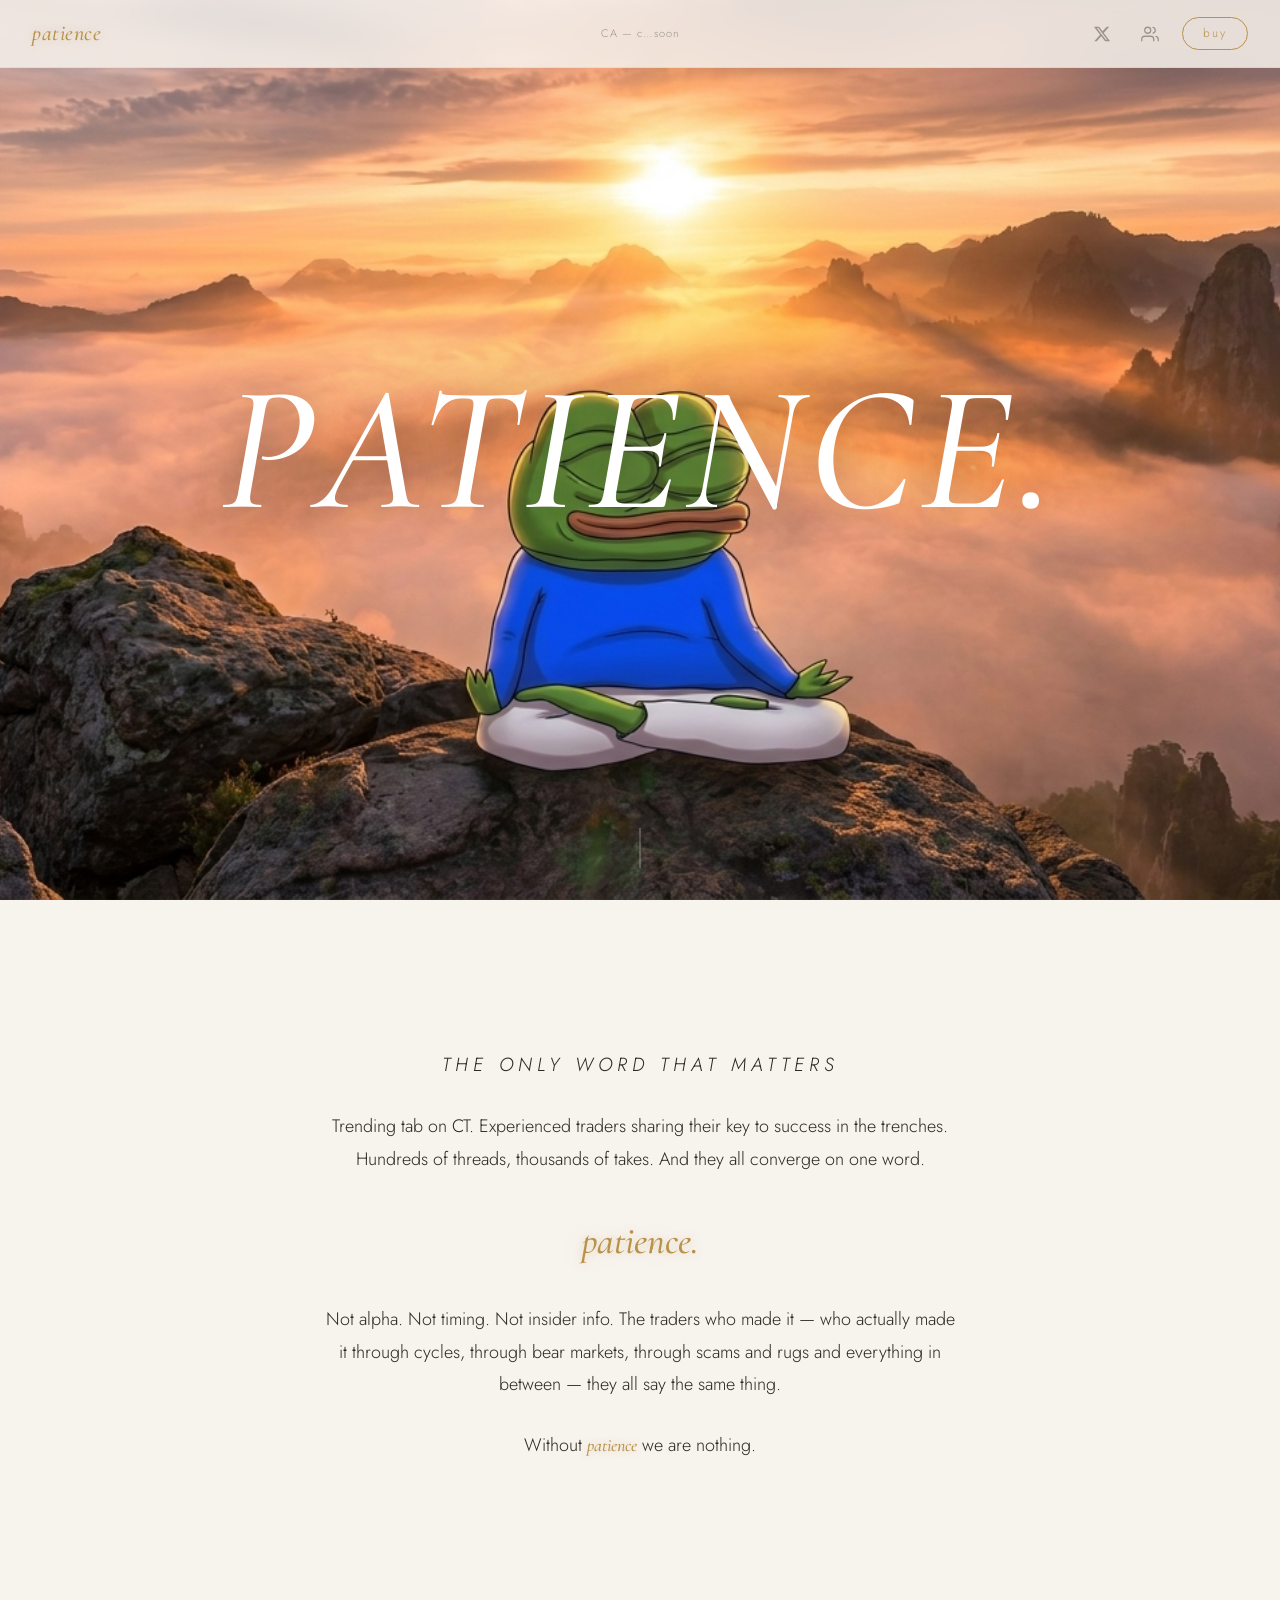
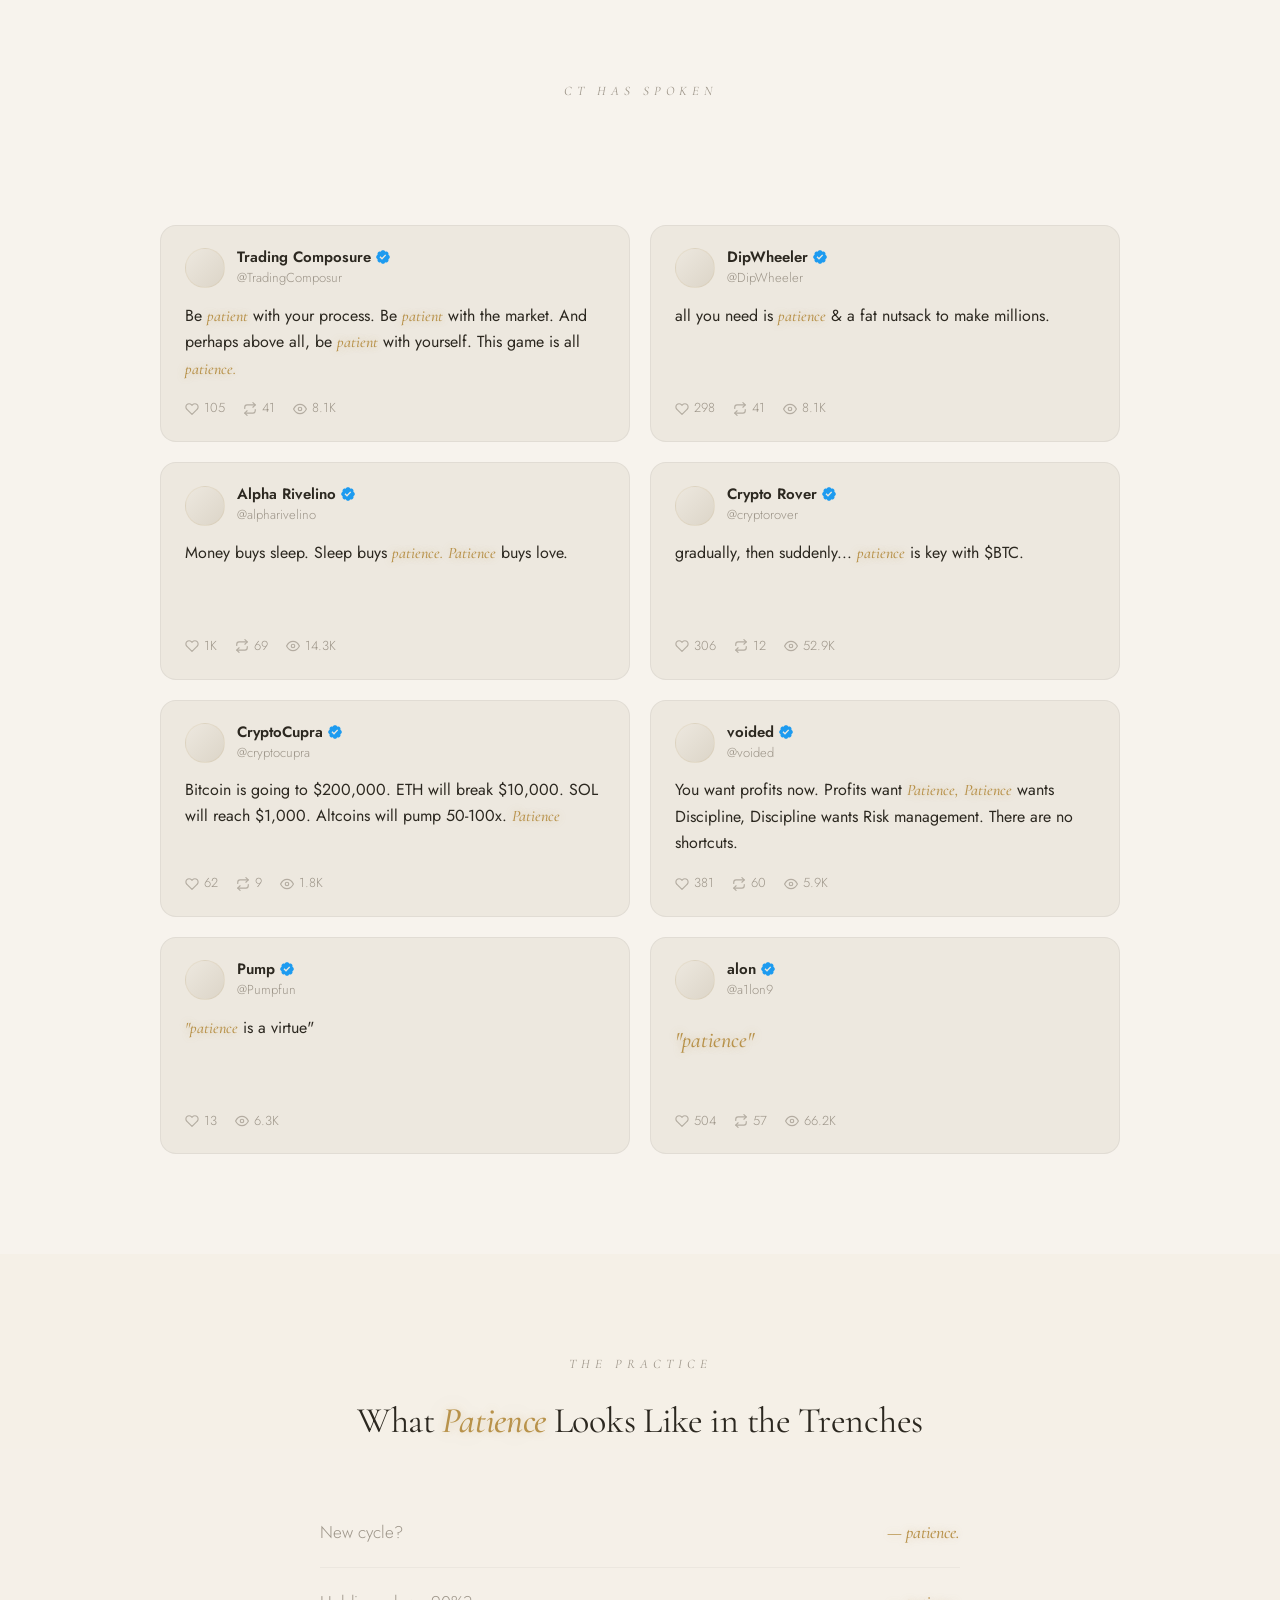
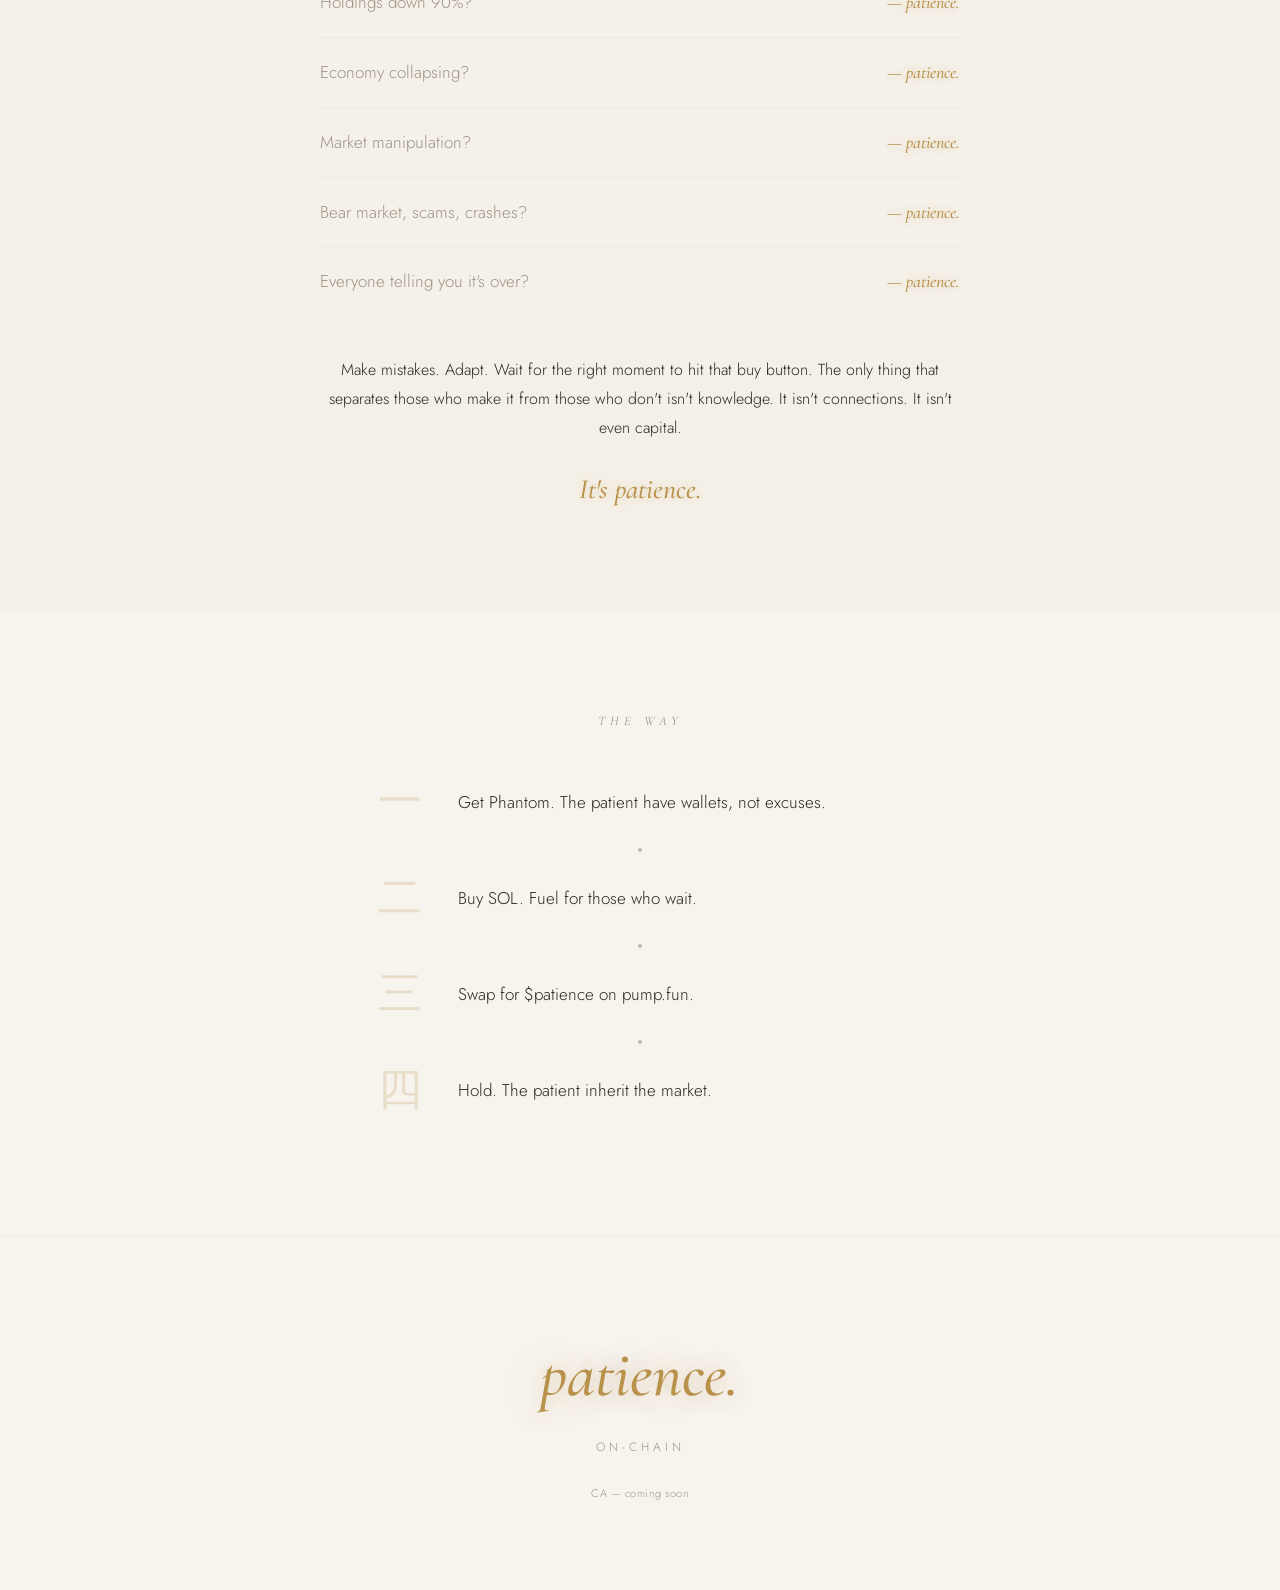
==== commit ea383fd4: "tweets: real status urls + unavatar.io avatars; aligned grid rows" ====
--- a/index.html
+++ b/index.html
@@ -83,14 +83,12 @@
         </h2>
 
         <div class="tweet-grid">
-            <!-- LEFT COLUMN -->
-            <div class="tweet-col">
-                <!-- 1. TradingComposur -->
-                <a class="tweet-card" data-reveal-stagger style="--stagger-index:0"
-                   href="https://x.com/TradingComposur" target="_blank" rel="noopener">
-                    <div class="tweet-card__header">
-                        <div class="tweet-card__avatar">
-                            <img src="static/avatars/tradingcomposur.jpg" alt="" onerror="this.style.opacity='0'">
+                <!-- ROW 1 — TradingComposur / DipWheeler -->
+                <a class="tweet-card" data-reveal-stagger style="--stagger-index:0; order:1"
+                   href="https://x.com/TradingComposur/status/2054085966730555441" target="_blank" rel="noopener">
+                    <div class="tweet-card__header">
+                        <div class="tweet-card__avatar">
+                            <img src="https://unavatar.io/x/TradingComposur" alt="" loading="lazy" onerror="this.style.opacity='0'">
                         </div>
                         <div class="tweet-card__id">
                             <div class="tweet-card__name-row">
@@ -121,12 +119,12 @@
                     </div>
                 </a>
 
-                <!-- 2. alpharivelino -->
-                <a class="tweet-card" data-reveal-stagger style="--stagger-index:1"
-                   href="https://x.com/alpharivelino" target="_blank" rel="noopener">
-                    <div class="tweet-card__header">
-                        <div class="tweet-card__avatar">
-                            <img src="static/avatars/alpharivelino.jpg" alt="" onerror="this.style.opacity='0'">
+                <!-- ROW 2 — alpharivelino / cryptorover -->
+                <a class="tweet-card" data-reveal-stagger style="--stagger-index:1; order:3"
+                   href="https://x.com/alpharivelino/status/2053848682240385261" target="_blank" rel="noopener">
+                    <div class="tweet-card__header">
+                        <div class="tweet-card__avatar">
+                            <img src="https://unavatar.io/x/alpharivelino" alt="" loading="lazy" onerror="this.style.opacity='0'">
                         </div>
                         <div class="tweet-card__id">
                             <div class="tweet-card__name-row">
@@ -155,12 +153,12 @@
                     </div>
                 </a>
 
-                <!-- 3. cryptocupra -->
-                <a class="tweet-card" data-reveal-stagger style="--stagger-index:2"
-                   href="https://x.com/cryptocupra" target="_blank" rel="noopener">
-                    <div class="tweet-card__header">
-                        <div class="tweet-card__avatar">
-                            <img src="static/avatars/cryptocupra.jpg" alt="" onerror="this.style.opacity='0'">
+                <!-- ROW 3 — cryptocupra / voided -->
+                <a class="tweet-card" data-reveal-stagger style="--stagger-index:2; order:5"
+                   href="https://x.com/cryptocupra/status/2054143961170637075" target="_blank" rel="noopener">
+                    <div class="tweet-card__header">
+                        <div class="tweet-card__avatar">
+                            <img src="https://unavatar.io/x/cryptocupra" alt="" loading="lazy" onerror="this.style.opacity='0'">
                         </div>
                         <div class="tweet-card__id">
                             <div class="tweet-card__name-row">
@@ -189,19 +187,19 @@
                     </div>
                 </a>
 
-                <!-- 4. Pumpfun -->
-                <a class="tweet-card" data-reveal-stagger style="--stagger-index:3"
-                   href="https://x.com/pumpdotfun" target="_blank" rel="noopener">
-                    <div class="tweet-card__header">
-                        <div class="tweet-card__avatar">
-                            <img src="static/avatars/pumpfun.jpg" alt="" onerror="this.style.opacity='0'">
-                        </div>
-                        <div class="tweet-card__id">
-                            <div class="tweet-card__name-row">
-                                <span class="tweet-card__name">pump.fun</span>
-                                <svg class="tweet-card__verified" viewBox="0 0 22 22" aria-hidden="true"><path fill="#1d9bf0" d="M20.396 11c-.018-.646-.215-1.275-.57-1.816-.354-.54-.852-.972-1.438-1.246.223-.607.27-1.264.14-1.897-.131-.634-.437-1.218-.882-1.687-.47-.445-1.053-.75-1.687-.882-.633-.13-1.29-.083-1.897.14-.273-.587-.704-1.086-1.245-1.44S11.647 1.62 11 1.604c-.646.017-1.273.213-1.813.568s-.969.854-1.24 1.44c-.608-.223-1.267-.272-1.902-.14-.635.13-1.22.436-1.69.882-.445.47-.749 1.055-.878 1.688-.13.633-.08 1.29.144 1.896-.587.274-1.087.705-1.443 1.245-.356.54-.555 1.17-.574 1.817.02.647.218 1.276.574 1.817.356.54.856.972 1.443 1.245-.224.606-.274 1.263-.144 1.896.13.634.433 1.218.877 1.688.47.443 1.054.747 1.687.878.633.132 1.29.084 1.897-.136.274.586.705 1.084 1.246 1.439.54.354 1.17.551 1.816.569.647-.016 1.276-.213 1.817-.567s.972-.854 1.245-1.44c.604.239 1.266.296 1.903.164.636-.132 1.22-.447 1.68-.907.46-.46.776-1.044.908-1.681s.075-1.299-.165-1.903c.586-.274 1.084-.705 1.439-1.246.354-.54.551-1.17.569-1.816zM9.662 14.85l-3.429-3.428 1.293-1.302 2.072 2.072 4.4-4.794 1.347 1.246z"/></svg>
-                            </div>
-                            <div class="tweet-card__handle">@pumpdotfun</div>
+                <!-- ROW 4 — Pumpfun / a1lon9 -->
+                <a class="tweet-card" data-reveal-stagger style="--stagger-index:3; order:7"
+                   href="https://x.com/Pumpfun/status/1900630902570410427" target="_blank" rel="noopener">
+                    <div class="tweet-card__header">
+                        <div class="tweet-card__avatar">
+                            <img src="https://unavatar.io/x/Pumpfun" alt="" loading="lazy" onerror="this.style.opacity='0'">
+                        </div>
+                        <div class="tweet-card__id">
+                            <div class="tweet-card__name-row">
+                                <span class="tweet-card__name">Pump</span>
+                                <svg class="tweet-card__verified" viewBox="0 0 22 22" aria-hidden="true"><path fill="#1d9bf0" d="M20.396 11c-.018-.646-.215-1.275-.57-1.816-.354-.54-.852-.972-1.438-1.246.223-.607.27-1.264.14-1.897-.131-.634-.437-1.218-.882-1.687-.47-.445-1.053-.75-1.687-.882-.633-.13-1.29-.083-1.897.14-.273-.587-.704-1.086-1.245-1.44S11.647 1.62 11 1.604c-.646.017-1.273.213-1.813.568s-.969.854-1.24 1.44c-.608-.223-1.267-.272-1.902-.14-.635.13-1.22.436-1.69.882-.445.47-.749 1.055-.878 1.688-.13.633-.08 1.29.144 1.896-.587.274-1.087.705-1.443 1.245-.356.54-.555 1.17-.574 1.817.02.647.218 1.276.574 1.817.356.54.856.972 1.443 1.245-.224.606-.274 1.263-.144 1.896.13.634.433 1.218.877 1.688.47.443 1.054.747 1.687.878.633.132 1.29.084 1.897-.136.274.586.705 1.084 1.246 1.439.54.354 1.17.551 1.816.569.647-.016 1.276-.213 1.817-.567s.972-.854 1.245-1.44c.604.239 1.266.296 1.903.164.636-.132 1.22-.447 1.68-.907.46-.46.776-1.044.908-1.681s.075-1.299-.165-1.903c.586-.274 1.084-.705 1.439-1.246.354-.54.551-1.17.569-1.816zM9.662 14.85l-3.429-3.428 1.293-1.302 2.072 2.072 4.4-4.794 1.347 1.246z"/></svg>
+                            </div>
+                            <div class="tweet-card__handle">@Pumpfun</div>
                         </div>
                     </div>
                     <div class="tweet-card__body">
@@ -218,16 +216,11 @@
                         </span>
                     </div>
                 </a>
-            </div>
-
-            <!-- RIGHT COLUMN (offset) -->
-            <div class="tweet-col">
-                <!-- 5. DipWheeler -->
-                <a class="tweet-card" data-reveal-stagger style="--stagger-index:0"
-                   href="https://x.com/DipWheeler" target="_blank" rel="noopener">
-                    <div class="tweet-card__header">
-                        <div class="tweet-card__avatar">
-                            <img src="static/avatars/dipwheeler.jpg" alt="" onerror="this.style.opacity='0'">
+                <a class="tweet-card" data-reveal-stagger style="--stagger-index:0; order:2"
+                   href="https://x.com/DipWheeler/status/2053975048550273431" target="_blank" rel="noopener">
+                    <div class="tweet-card__header">
+                        <div class="tweet-card__avatar">
+                            <img src="https://unavatar.io/x/DipWheeler" alt="" loading="lazy" onerror="this.style.opacity='0'">
                         </div>
                         <div class="tweet-card__id">
                             <div class="tweet-card__name-row">
@@ -256,19 +249,18 @@
                     </div>
                 </a>
 
-                <!-- 6. cryptorover -->
-                <a class="tweet-card" data-reveal-stagger style="--stagger-index:1"
-                   href="https://x.com/rovercrc" target="_blank" rel="noopener">
-                    <div class="tweet-card__header">
-                        <div class="tweet-card__avatar">
-                            <img src="static/avatars/cryptorover.jpg" alt="" onerror="this.style.opacity='0'">
+                <a class="tweet-card" data-reveal-stagger style="--stagger-index:1; order:4"
+                   href="https://x.com/cryptorover/status/2053878298351174131" target="_blank" rel="noopener">
+                    <div class="tweet-card__header">
+                        <div class="tweet-card__avatar">
+                            <img src="https://unavatar.io/x/cryptorover" alt="" loading="lazy" onerror="this.style.opacity='0'">
                         </div>
                         <div class="tweet-card__id">
                             <div class="tweet-card__name-row">
                                 <span class="tweet-card__name">Crypto Rover</span>
                                 <svg class="tweet-card__verified" viewBox="0 0 22 22" aria-hidden="true"><path fill="#1d9bf0" d="M20.396 11c-.018-.646-.215-1.275-.57-1.816-.354-.54-.852-.972-1.438-1.246.223-.607.27-1.264.14-1.897-.131-.634-.437-1.218-.882-1.687-.47-.445-1.053-.75-1.687-.882-.633-.13-1.29-.083-1.897.14-.273-.587-.704-1.086-1.245-1.44S11.647 1.62 11 1.604c-.646.017-1.273.213-1.813.568s-.969.854-1.24 1.44c-.608-.223-1.267-.272-1.902-.14-.635.13-1.22.436-1.69.882-.445.47-.749 1.055-.878 1.688-.13.633-.08 1.29.144 1.896-.587.274-1.087.705-1.443 1.245-.356.54-.555 1.17-.574 1.817.02.647.218 1.276.574 1.817.356.54.856.972 1.443 1.245-.224.606-.274 1.263-.144 1.896.13.634.433 1.218.877 1.688.47.443 1.054.747 1.687.878.633.132 1.29.084 1.897-.136.274.586.705 1.084 1.246 1.439.54.354 1.17.551 1.816.569.647-.016 1.276-.213 1.817-.567s.972-.854 1.245-1.44c.604.239 1.266.296 1.903.164.636-.132 1.22-.447 1.68-.907.46-.46.776-1.044.908-1.681s.075-1.299-.165-1.903c.586-.274 1.084-.705 1.439-1.246.354-.54.551-1.17.569-1.816zM9.662 14.85l-3.429-3.428 1.293-1.302 2.072 2.072 4.4-4.794 1.347 1.246z"/></svg>
                             </div>
-                            <div class="tweet-card__handle">@rovercrc</div>
+                            <div class="tweet-card__handle">@cryptorover</div>
                         </div>
                     </div>
                     <div class="tweet-card__body">
@@ -290,12 +282,11 @@
                     </div>
                 </a>
 
-                <!-- 7. voided -->
-                <a class="tweet-card" data-reveal-stagger style="--stagger-index:2"
-                   href="https://x.com/voided" target="_blank" rel="noopener">
-                    <div class="tweet-card__header">
-                        <div class="tweet-card__avatar">
-                            <img src="static/avatars/voided.jpg" alt="" onerror="this.style.opacity='0'">
+                <a class="tweet-card" data-reveal-stagger style="--stagger-index:2; order:6"
+                   href="https://x.com/voided/status/2053569513698824242" target="_blank" rel="noopener">
+                    <div class="tweet-card__header">
+                        <div class="tweet-card__avatar">
+                            <img src="https://unavatar.io/x/voided" alt="" loading="lazy" onerror="this.style.opacity='0'">
                         </div>
                         <div class="tweet-card__id">
                             <div class="tweet-card__name-row">
@@ -324,12 +315,11 @@
                     </div>
                 </a>
 
-                <!-- 8. a1lon9 -->
-                <a class="tweet-card" data-reveal-stagger style="--stagger-index:3"
-                   href="https://x.com/a1lon9" target="_blank" rel="noopener">
-                    <div class="tweet-card__header">
-                        <div class="tweet-card__avatar">
-                            <img src="static/avatars/alon.jpg" alt="" onerror="this.style.opacity='0'">
+                <a class="tweet-card" data-reveal-stagger style="--stagger-index:3; order:8"
+                   href="https://x.com/a1lon9/status/1972065175886016526" target="_blank" rel="noopener">
+                    <div class="tweet-card__header">
+                        <div class="tweet-card__avatar">
+                            <img src="https://unavatar.io/x/a1lon9" alt="" loading="lazy" onerror="this.style.opacity='0'">
                         </div>
                         <div class="tweet-card__id">
                             <div class="tweet-card__name-row">
@@ -357,7 +347,6 @@
                         </span>
                     </div>
                 </a>
-            </div>
         </div>
     </section>
 
--- a/style.css
+++ b/style.css
@@ -317,19 +317,11 @@
 .tweet-grid {
     display: grid;
     grid-template-columns: 1fr 1fr;
+    grid-auto-rows: 1fr;
     gap: 20px;
     max-width: 960px;
     margin: 0 auto;
-}
-
-.tweet-grid > .tweet-col:nth-child(2) {
-    margin-top: 48px;
-}
-
-.tweet-col {
-    display: flex;
-    flex-direction: column;
-    gap: 20px;
+    align-items: stretch;
 }
 
 .tweet-card {
@@ -338,9 +330,11 @@
     border-radius: 16px;
     padding: 22px 24px;
     transition: transform 0.4s ease, box-shadow 0.4s ease, border-color 0.4s ease;
-    display: block;
+    display: flex;
+    flex-direction: column;
     color: inherit;
     text-decoration: none;
+    height: 100%;
 }
 
 .tweet-card:hover {
@@ -419,6 +413,7 @@
     line-height: 1.6;
     margin-bottom: 16px;
     word-wrap: break-word;
+    flex: 1;
 }
 
 .tweet-card__stats {
@@ -717,8 +712,7 @@
     .word-block p:first-of-type { font-size: 17px; }
     .word-block .single-word { font-size: 32px; }
 
-    .tweet-grid { grid-template-columns: 1fr; gap: 16px; }
-    .tweet-grid > .tweet-col:nth-child(2) { margin-top: 0; }
+    .tweet-grid { grid-template-columns: 1fr; grid-auto-rows: auto; gap: 16px; }
 
     .practice-row { flex-direction: column; align-items: flex-start; gap: 6px; }
     .practice-row__a { white-space: normal; }
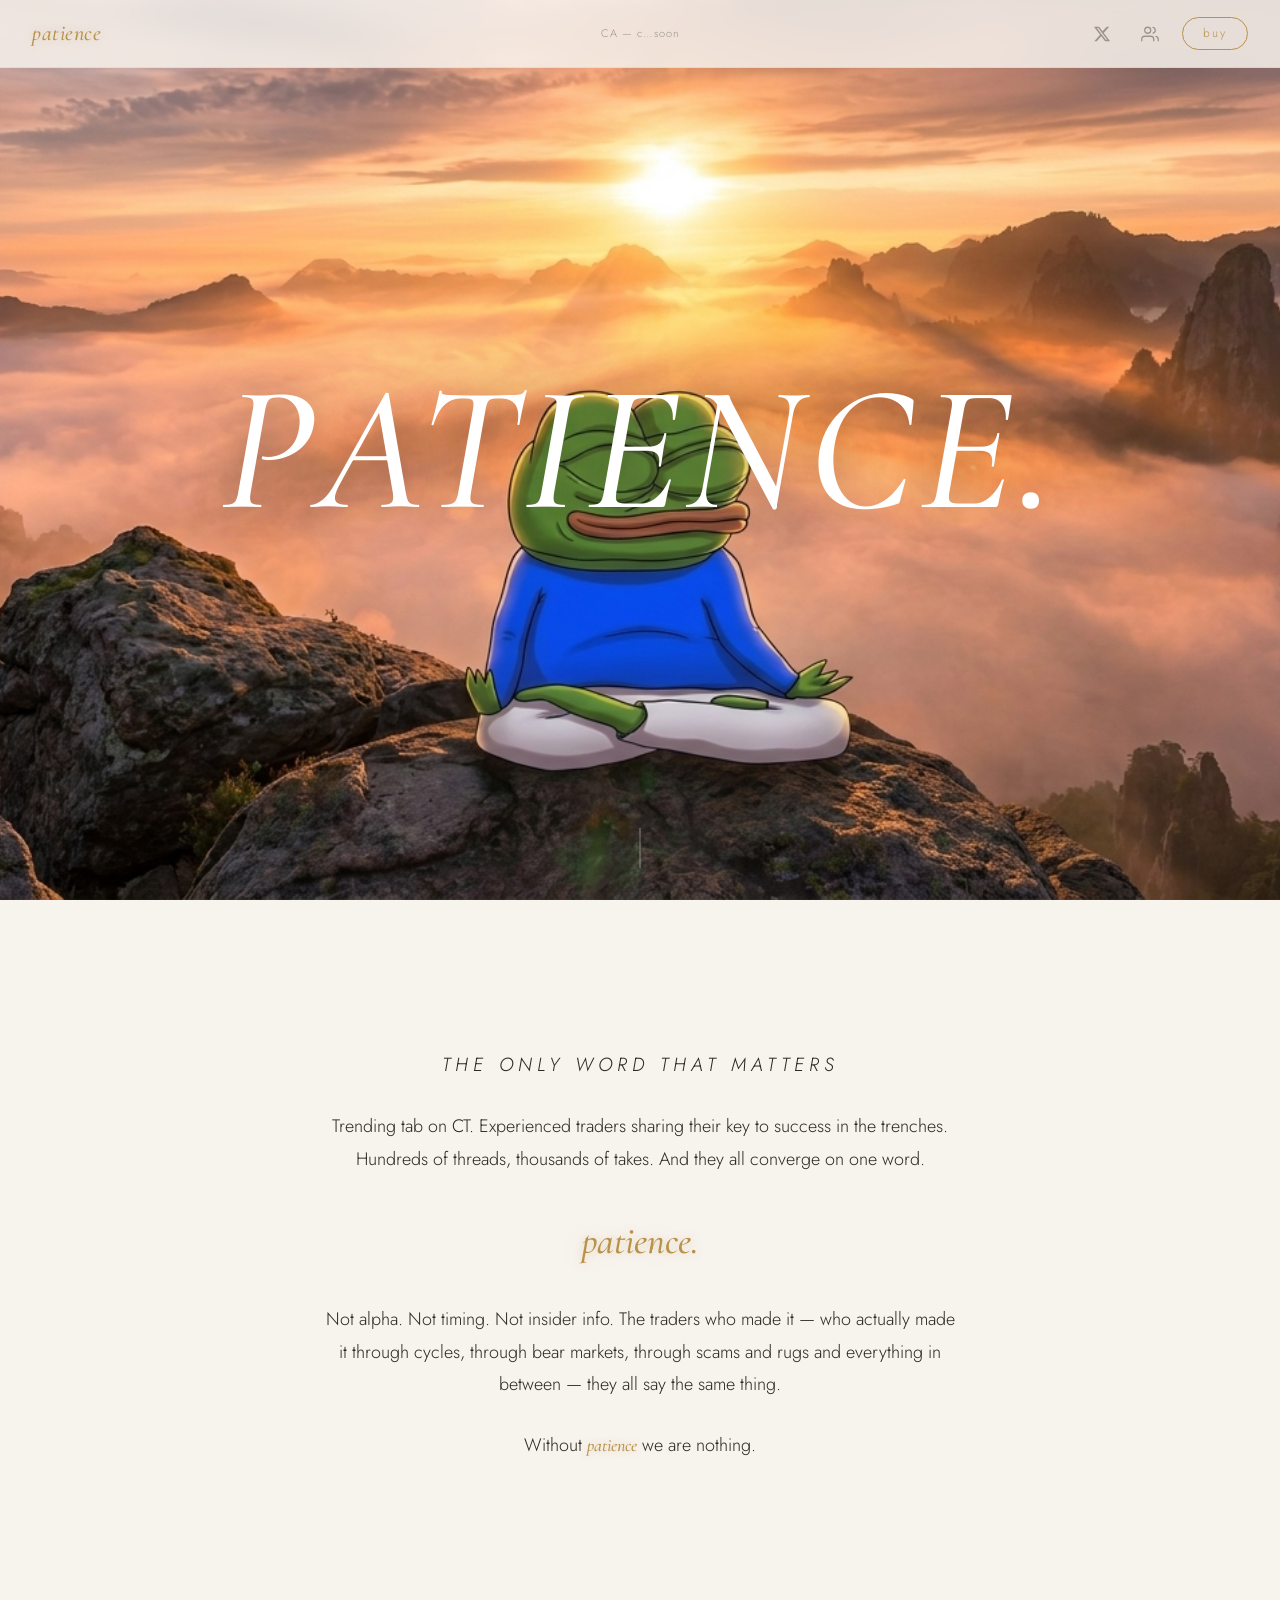
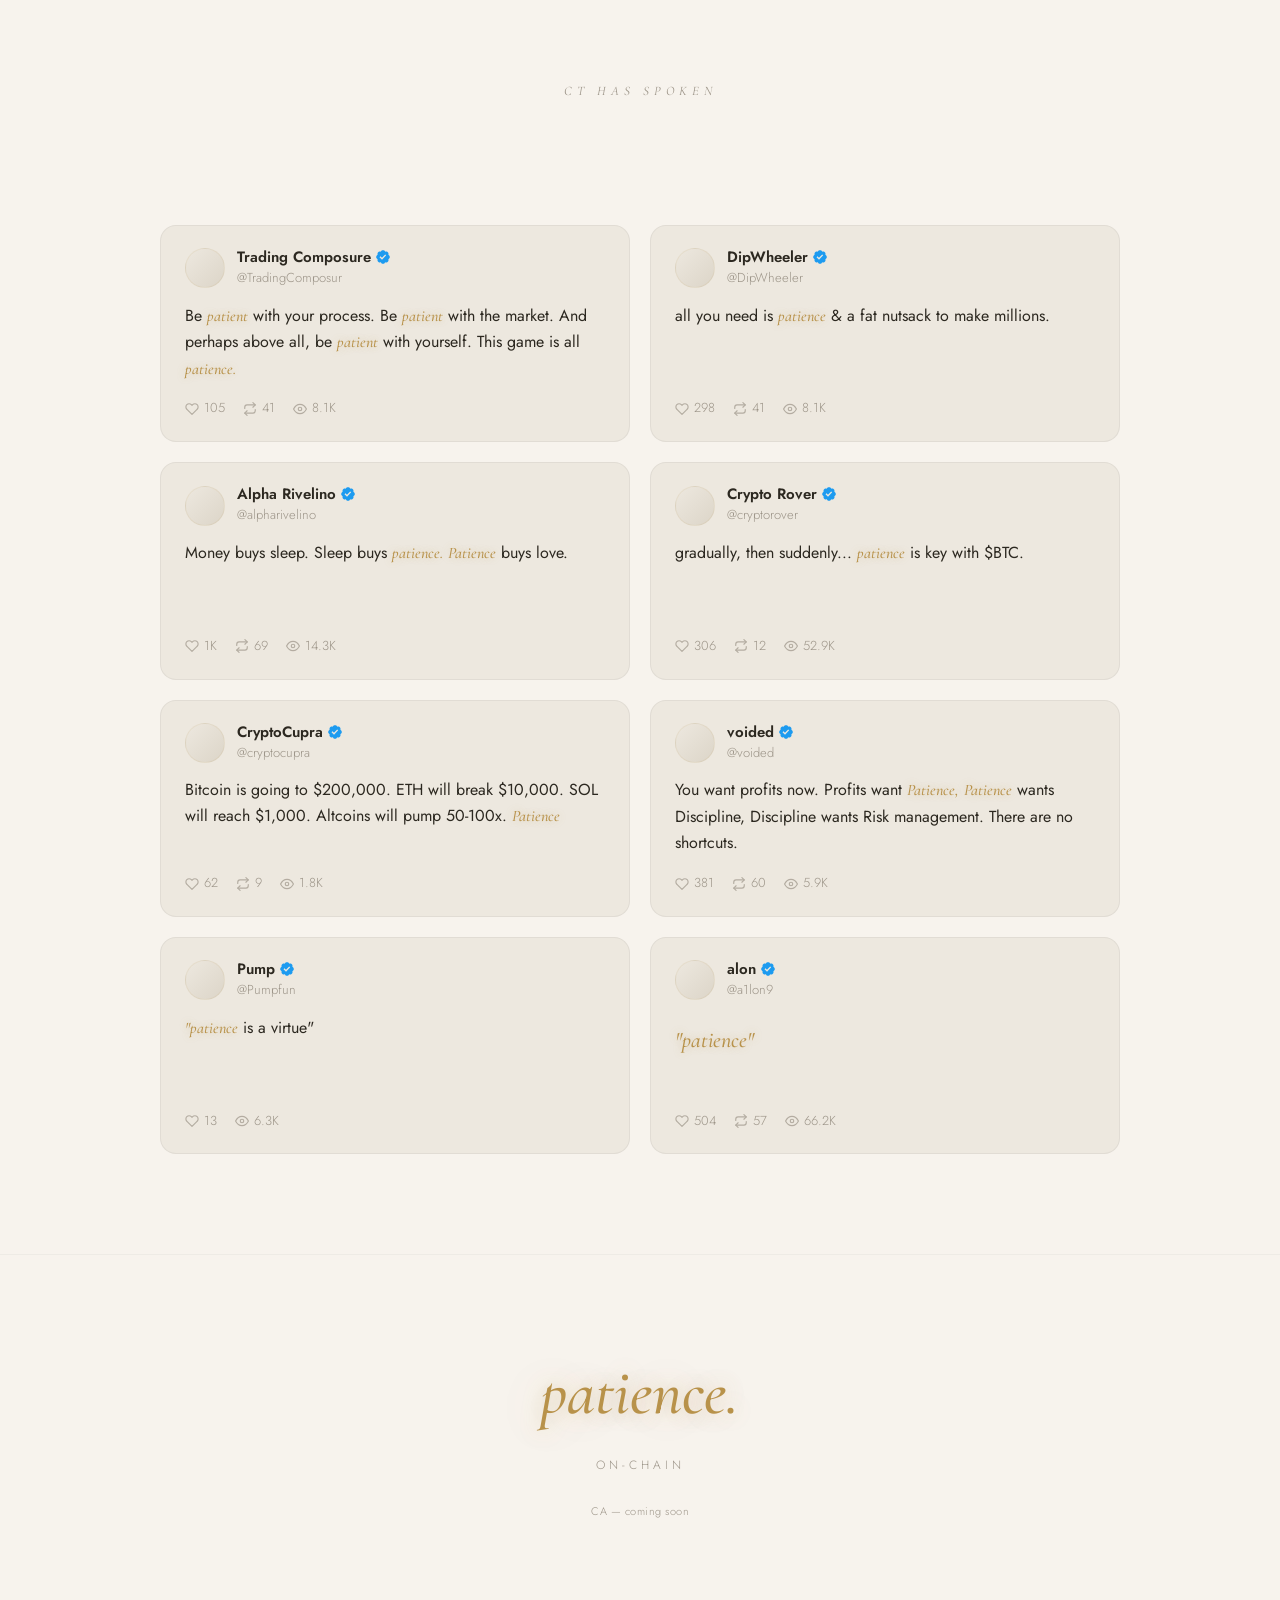
==== commit ee8fd748: "remove The Practice + The Way sections; wire up favicon; real hero" ====
--- a/index.html
+++ b/index.html
@@ -7,6 +7,7 @@
     <meta name="description" content="The only word that matters. patience.">
     <meta property="og:title" content="patience.">
     <meta property="og:description" content="The only word that matters. patience.">
+    <link rel="icon" type="image/png" href="static/favicon.png">
     <link rel="preconnect" href="https://fonts.googleapis.com">
     <link rel="preconnect" href="https://fonts.gstatic.com" crossorigin>
     <link href="https://fonts.googleapis.com/css2?family=Cormorant+Garamond:ital,wght@0,400;0,500;1,400;1,500&family=Jost:wght@300;400;500;600&display=swap" rel="stylesheet">
@@ -350,74 +351,6 @@
         </div>
     </section>
 
-    <!-- ============================ THE PRACTICE ============================ -->
-    <section class="practice-section">
-        <p class="kicker" data-reveal>The practice</p>
-        <h2 class="section__heading" data-reveal>
-            What <span class="patience-glow">Patience</span> Looks Like in the Trenches
-        </h2>
-
-        <div class="practice-list">
-            <div class="practice-row" data-reveal-stagger style="--stagger-index:0">
-                <span class="practice-row__q">New cycle?</span>
-                <span class="practice-row__a">— patience.</span>
-            </div>
-            <div class="practice-row" data-reveal-stagger style="--stagger-index:1">
-                <span class="practice-row__q">Holdings down 90%?</span>
-                <span class="practice-row__a">— patience.</span>
-            </div>
-            <div class="practice-row" data-reveal-stagger style="--stagger-index:2">
-                <span class="practice-row__q">Economy collapsing?</span>
-                <span class="practice-row__a">— patience.</span>
-            </div>
-            <div class="practice-row" data-reveal-stagger style="--stagger-index:3">
-                <span class="practice-row__q">Market manipulation?</span>
-                <span class="practice-row__a">— patience.</span>
-            </div>
-            <div class="practice-row" data-reveal-stagger style="--stagger-index:4">
-                <span class="practice-row__q">Bear market, scams, crashes?</span>
-                <span class="practice-row__a">— patience.</span>
-            </div>
-            <div class="practice-row" data-reveal-stagger style="--stagger-index:5">
-                <span class="practice-row__q">Everyone telling you it's over?</span>
-                <span class="practice-row__a">— patience.</span>
-            </div>
-        </div>
-
-        <div class="practice-coda">
-            <p data-reveal>
-                Make mistakes. Adapt. Wait for the right moment to hit that buy button. The only thing that separates those who make it from those who don't isn't knowledge. It isn't connections. It isn't even capital.
-            </p>
-            <span class="final" data-reveal>It's patience.</span>
-        </div>
-    </section>
-
-    <!-- ============================ THE WAY ============================ -->
-    <section class="way-section">
-        <p class="kicker" data-reveal>The way</p>
-        <div class="way-steps">
-            <div class="way-step" data-reveal-stagger style="--stagger-index:0">
-                <span class="way-step__num">一</span>
-                <span class="way-step__text">Get Phantom. The patient have wallets, not excuses.</span>
-            </div>
-            <span class="way-divider" aria-hidden="true"></span>
-            <div class="way-step" data-reveal-stagger style="--stagger-index:1">
-                <span class="way-step__num">二</span>
-                <span class="way-step__text">Buy SOL. Fuel for those who wait.</span>
-            </div>
-            <span class="way-divider" aria-hidden="true"></span>
-            <div class="way-step" data-reveal-stagger style="--stagger-index:2">
-                <span class="way-step__num">三</span>
-                <span class="way-step__text">Swap for $patience on pump.fun.</span>
-            </div>
-            <span class="way-divider" aria-hidden="true"></span>
-            <div class="way-step" data-reveal-stagger style="--stagger-index:3">
-                <span class="way-step__num">四</span>
-                <span class="way-step__text">Hold. The patient inherit the market.</span>
-            </div>
-        </div>
-    </section>
-
     <!-- ============================ FOOTER ============================ -->
     <footer class="footer">
         <div class="footer__word">patience.</div>
--- a/style.css
+++ b/style.css
@@ -440,136 +440,6 @@
 }
 
 /* =========================================================
-   THE PRACTICE
-   ========================================================= */
-
-.practice-section {
-    background: rgba(184, 146, 74, 0.03);
-    padding: 100px 32px;
-}
-
-.practice-list {
-    max-width: 640px;
-    margin: 0 auto 40px;
-}
-
-.practice-row {
-    display: flex;
-    align-items: baseline;
-    justify-content: space-between;
-    gap: 24px;
-    padding: 20px 0;
-    border-bottom: 1px solid var(--ink-line);
-}
-
-.practice-row:last-of-type { border-bottom: none; }
-
-.practice-row__q {
-    font-family: 'Jost', sans-serif;
-    font-weight: 300;
-    font-size: 17px;
-    color: var(--stone);
-    flex: 1;
-}
-
-.practice-row__a {
-    font-family: 'Cormorant Garamond', serif;
-    font-style: italic;
-    font-weight: 500;
-    font-size: 18px;
-    color: var(--gold);
-    text-shadow:
-        0 0 10px rgba(184, 146, 74, 0.3),
-        0 0 30px rgba(184, 146, 74, 0.15),
-        0 0 60px rgba(184, 146, 74, 0.08);
-    flex-shrink: 0;
-    white-space: nowrap;
-}
-
-.practice-coda {
-    max-width: 640px;
-    margin: 0 auto;
-    text-align: center;
-}
-
-.practice-coda p {
-    font-family: 'Jost', sans-serif;
-    font-weight: 300;
-    font-size: 16px;
-    color: var(--ink);
-    line-height: 1.8;
-    margin-top: 40px;
-}
-
-.practice-coda .final {
-    font-family: 'Cormorant Garamond', serif;
-    font-style: italic;
-    font-weight: 500;
-    font-size: 28px;
-    color: var(--gold);
-    text-shadow:
-        0 0 10px rgba(184, 146, 74, 0.3),
-        0 0 30px rgba(184, 146, 74, 0.15),
-        0 0 60px rgba(184, 146, 74, 0.08);
-    margin-top: 24px;
-    display: block;
-}
-
-/* =========================================================
-   THE WAY — buy steps
-   ========================================================= */
-
-.way-section {
-    background: var(--tatami);
-    padding: 100px 32px;
-}
-
-.way-steps {
-    max-width: 640px;
-    margin: 0 auto;
-    display: flex;
-    flex-direction: column;
-    align-items: center;
-}
-
-.way-step {
-    display: flex;
-    align-items: center;
-    gap: 28px;
-    padding: 24px 0;
-    width: 100%;
-    max-width: 540px;
-}
-
-.way-step__num {
-    font-family: 'Cormorant Garamond', serif;
-    font-weight: 400;
-    font-size: 44px;
-    color: var(--gold);
-    opacity: 0.22;
-    flex-shrink: 0;
-    width: 60px;
-    text-align: center;
-    line-height: 1;
-}
-
-.way-step__text {
-    font-family: 'Jost', sans-serif;
-    font-weight: 300;
-    font-size: 17px;
-    color: var(--ink);
-    line-height: 1.6;
-}
-
-.way-divider {
-    width: 4px;
-    height: 4px;
-    border-radius: 50%;
-    background: var(--sage);
-    opacity: 0.6;
-}
-
-/* =========================================================
    FOOTER
    ========================================================= */
 
@@ -701,26 +571,18 @@
     .nav__icon svg { width: 16px; height: 16px; }
     .nav__buy { font-size: 11px; padding: 5px 14px; letter-spacing: 1.5px; }
 
-    .section, .section--tight, .ct-section, .practice-section, .way-section, .footer {
+    .section, .section--tight, .ct-section, .footer {
         padding-left: 20px;
         padding-right: 20px;
     }
     .section { padding-top: 80px; padding-bottom: 80px; }
-    .ct-section, .practice-section, .way-section { padding-top: 70px; padding-bottom: 70px; }
+    .ct-section { padding-top: 70px; padding-bottom: 70px; }
 
     .word-block p { font-size: 16px; }
     .word-block p:first-of-type { font-size: 17px; }
     .word-block .single-word { font-size: 32px; }
 
     .tweet-grid { grid-template-columns: 1fr; grid-auto-rows: auto; gap: 16px; }
-
-    .practice-row { flex-direction: column; align-items: flex-start; gap: 6px; }
-    .practice-row__a { white-space: normal; }
-    .practice-coda .final { font-size: 24px; }
-
-    .way-step { gap: 18px; }
-    .way-step__num { font-size: 36px; width: 48px; }
-    .way-step__text { font-size: 15px; }
 
     .toast { font-size: 16px; padding: 12px 26px; }
 }
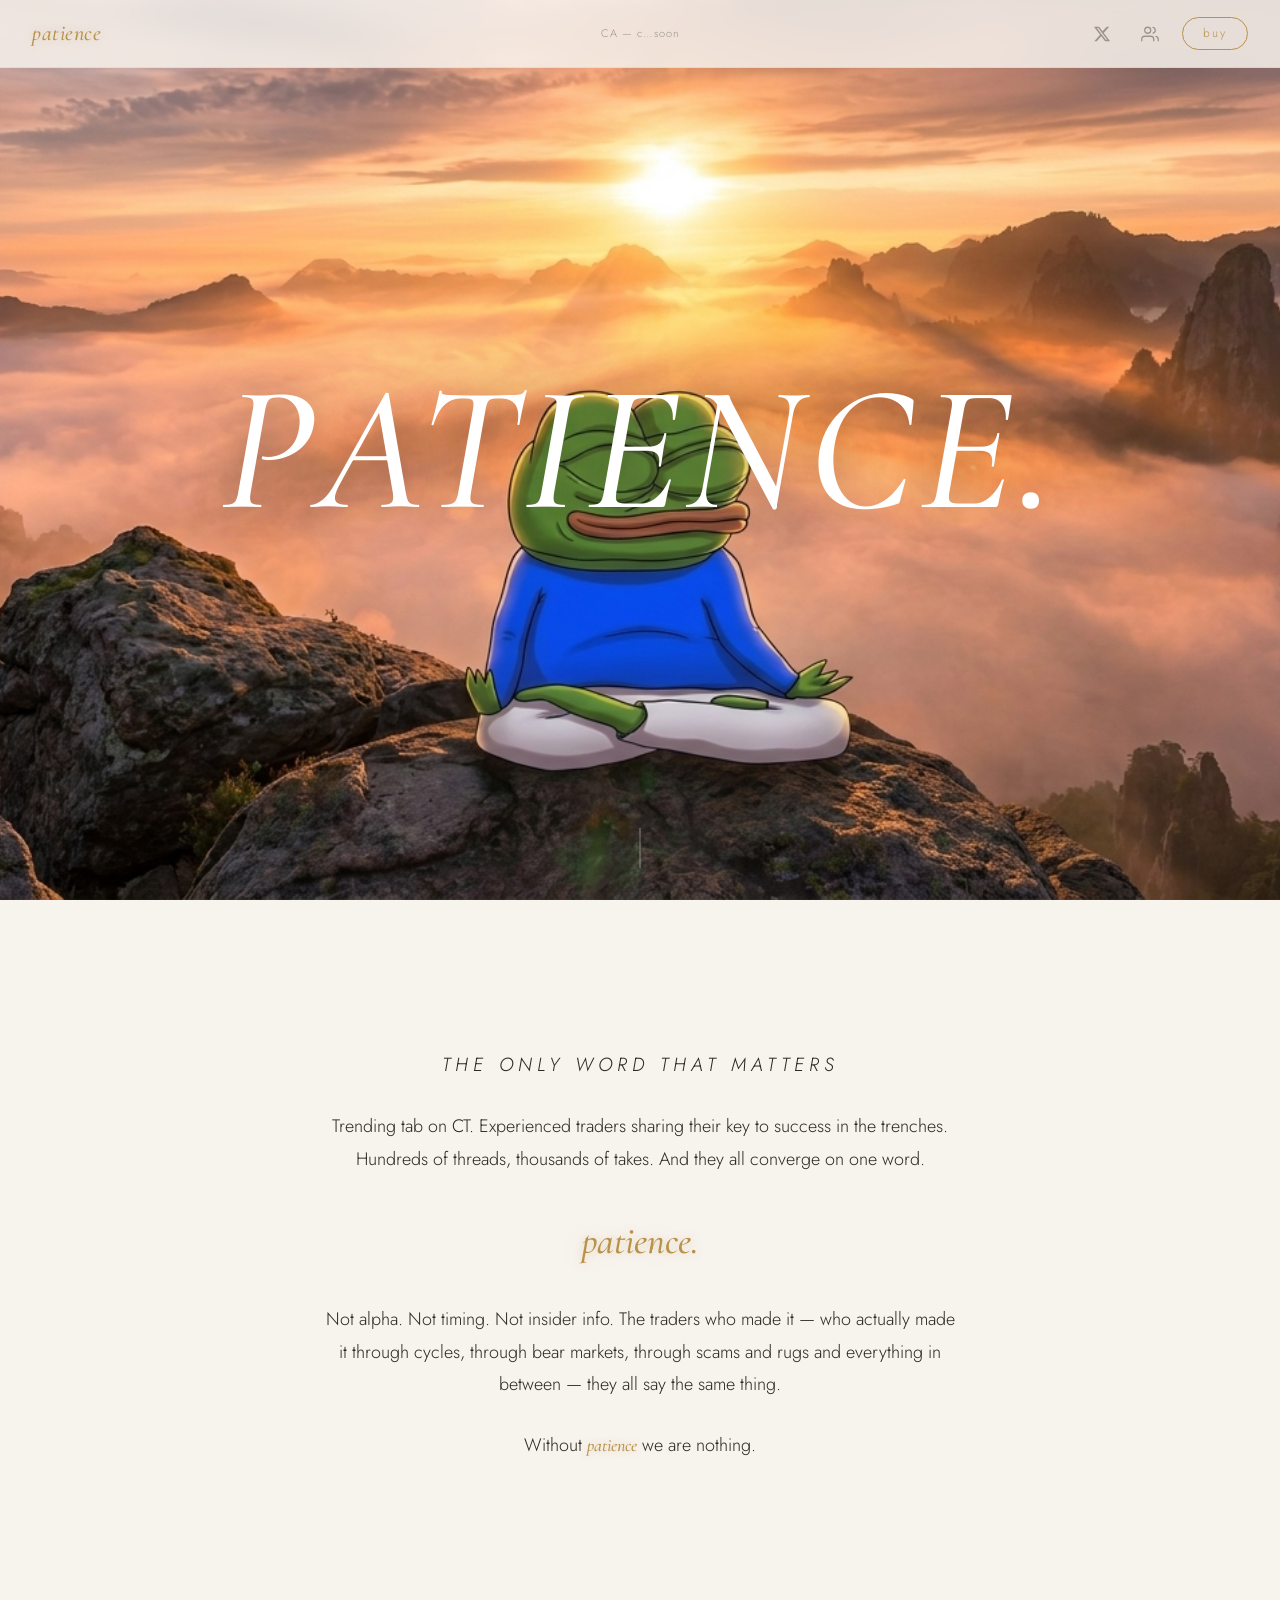
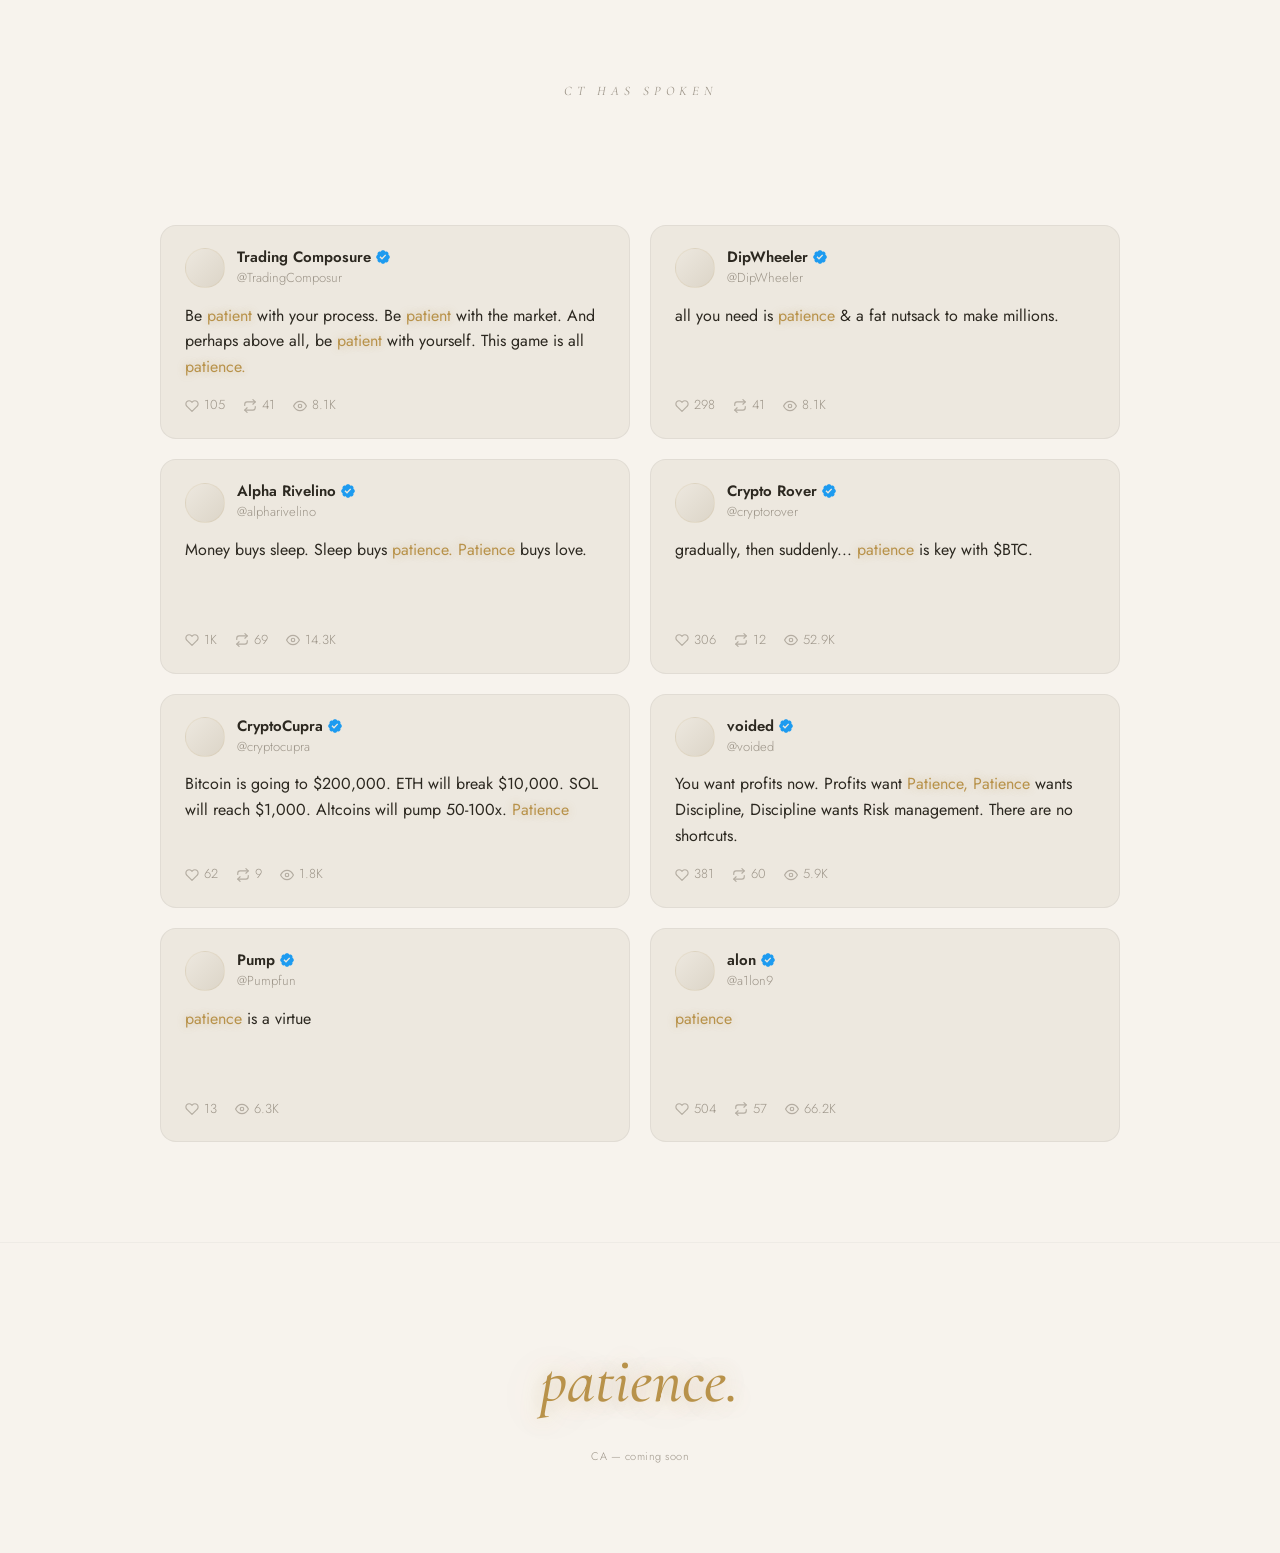
==== commit 822a2f85: "tweets: unify body font; strip quotes; remove on-chain line" ====
--- a/index.html
+++ b/index.html
@@ -204,7 +204,7 @@
                         </div>
                     </div>
                     <div class="tweet-card__body">
-                        <span class="patience-glow">"patience</span> is a virtue"
+                        <span class="patience-glow">patience</span> is a virtue
                     </div>
                     <div class="tweet-card__stats">
                         <span class="tweet-card__stat">
@@ -330,8 +330,8 @@
                             <div class="tweet-card__handle">@a1lon9</div>
                         </div>
                     </div>
-                    <div class="tweet-card__body" style="font-size: 22px; font-family: 'Cormorant Garamond', serif; font-style: italic; padding: 8px 0;">
-                        <span class="patience-glow">"patience"</span>
+                    <div class="tweet-card__body">
+                        <span class="patience-glow">patience</span>
                     </div>
                     <div class="tweet-card__stats">
                         <span class="tweet-card__stat">
@@ -354,7 +354,6 @@
     <!-- ============================ FOOTER ============================ -->
     <footer class="footer">
         <div class="footer__word">patience.</div>
-        <div class="footer__chain">on-chain</div>
         <div class="footer__ca" id="ca-footer" data-copy-ca title="click to copy">CA — coming soon</div>
     </footer>
 
--- a/style.css
+++ b/style.css
@@ -416,6 +416,12 @@
     flex: 1;
 }
 
+.tweet-card__body .patience-glow {
+    font-family: inherit;
+    font-style: inherit;
+    font-weight: inherit;
+}
+
 .tweet-card__stats {
     display: flex;
     align-items: center;
@@ -467,16 +473,6 @@
 @keyframes gentle-pulse {
     0%, 100% { opacity: 0.7; }
     50% { opacity: 1; }
-}
-
-.footer__chain {
-    font-family: 'Jost', sans-serif;
-    font-weight: 300;
-    font-size: 12px;
-    color: var(--stone);
-    letter-spacing: 4px;
-    text-transform: uppercase;
-    margin-top: 24px;
 }
 
 .footer__ca {
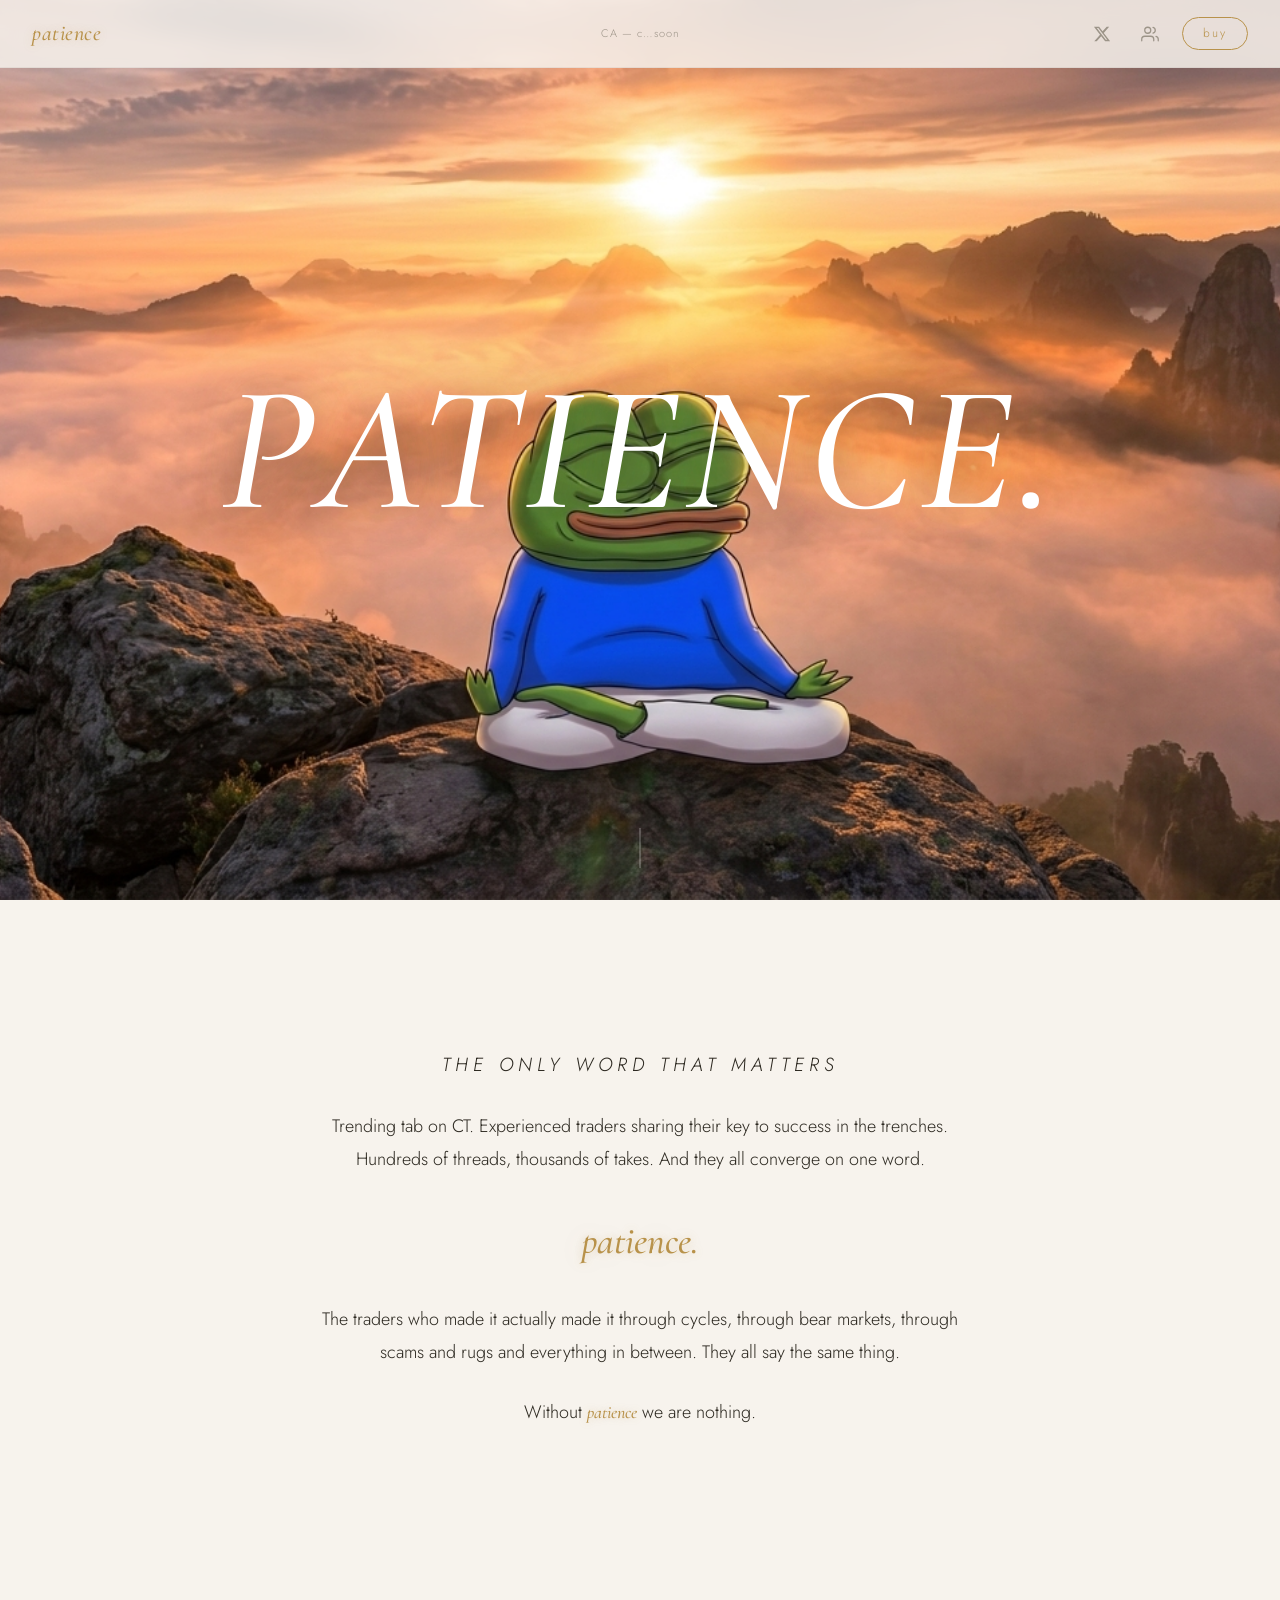
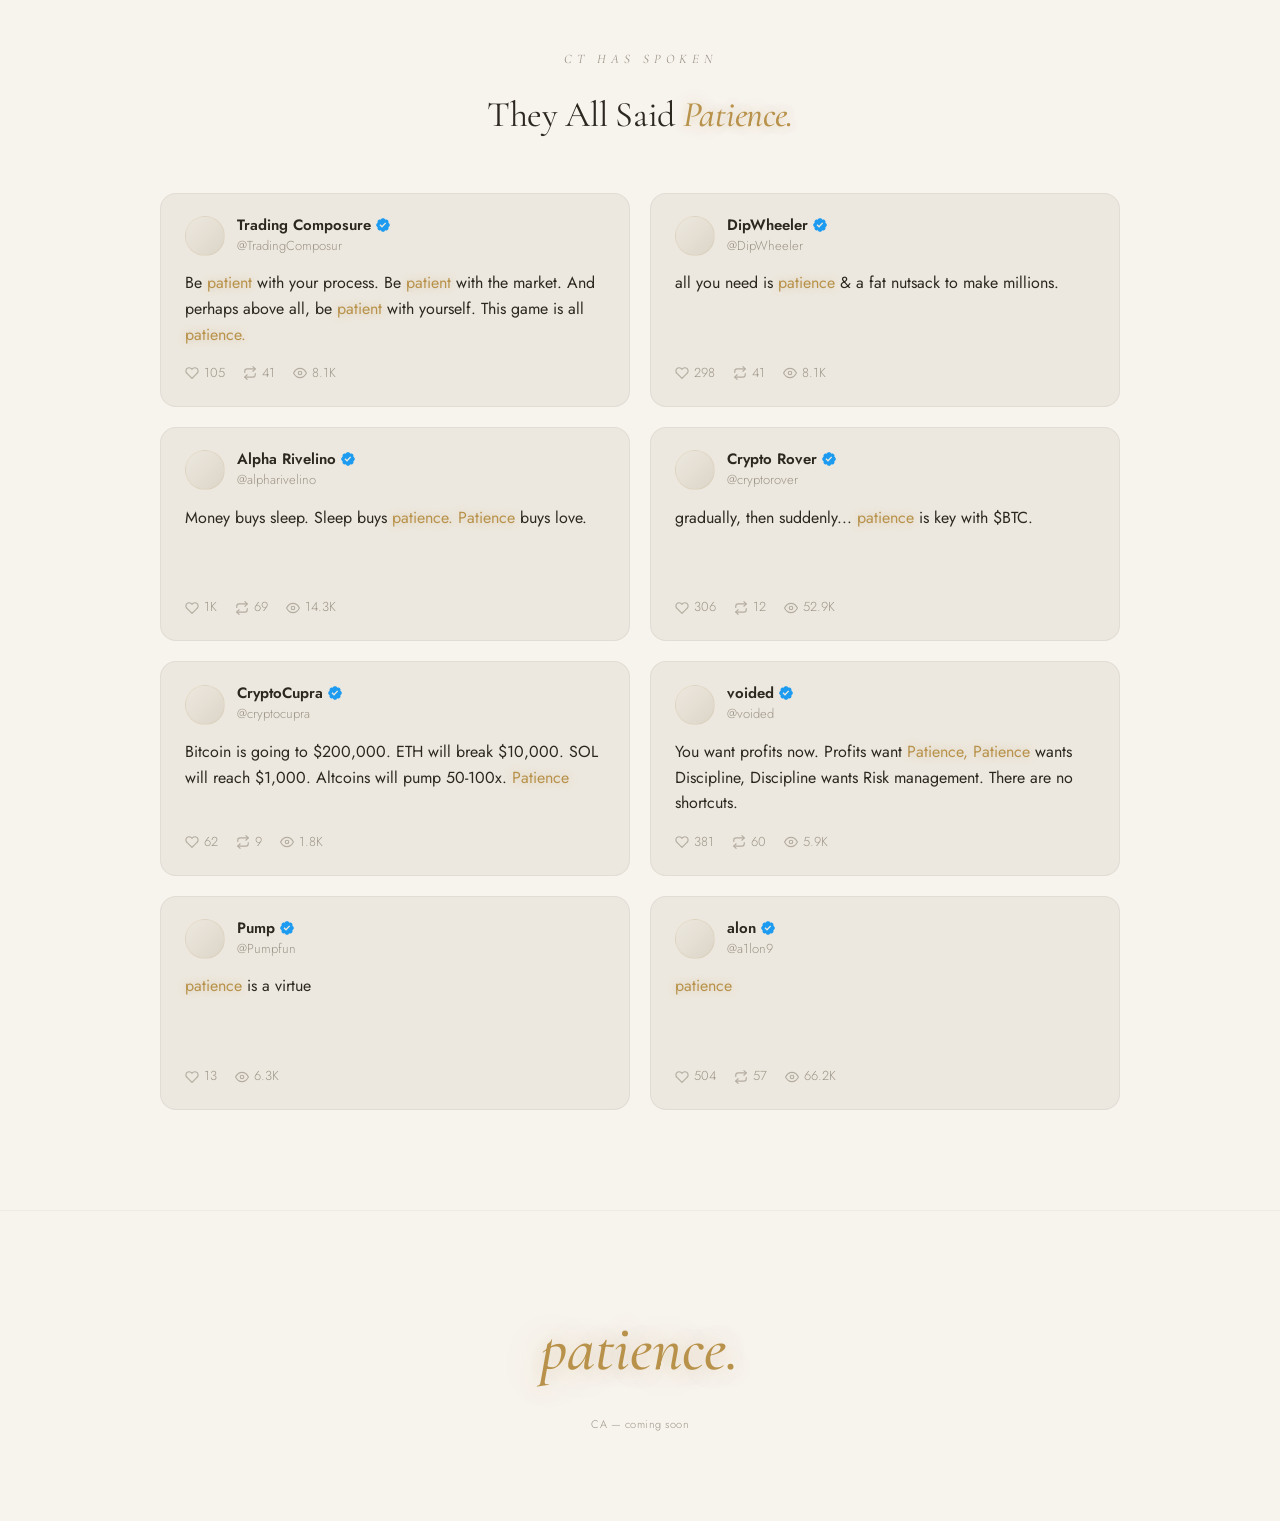
==== commit 75e0dec2: "copy: tighten the word section paragraph" ====
--- a/index.html
+++ b/index.html
@@ -68,7 +68,7 @@
             </p>
             <p class="single-word" data-reveal>patience.</p>
             <p data-reveal>
-                Not alpha. Not timing. Not insider info. The traders who made it — who actually made it through cycles, through bear markets, through scams and rugs and everything in between — they all say the same thing.
+                The traders who made it actually made it through cycles, through bear markets, through scams and rugs and everything in between. They all say the same thing.
             </p>
             <p data-reveal>
                 Without <span class="patience-glow">patience</span> we are nothing.
